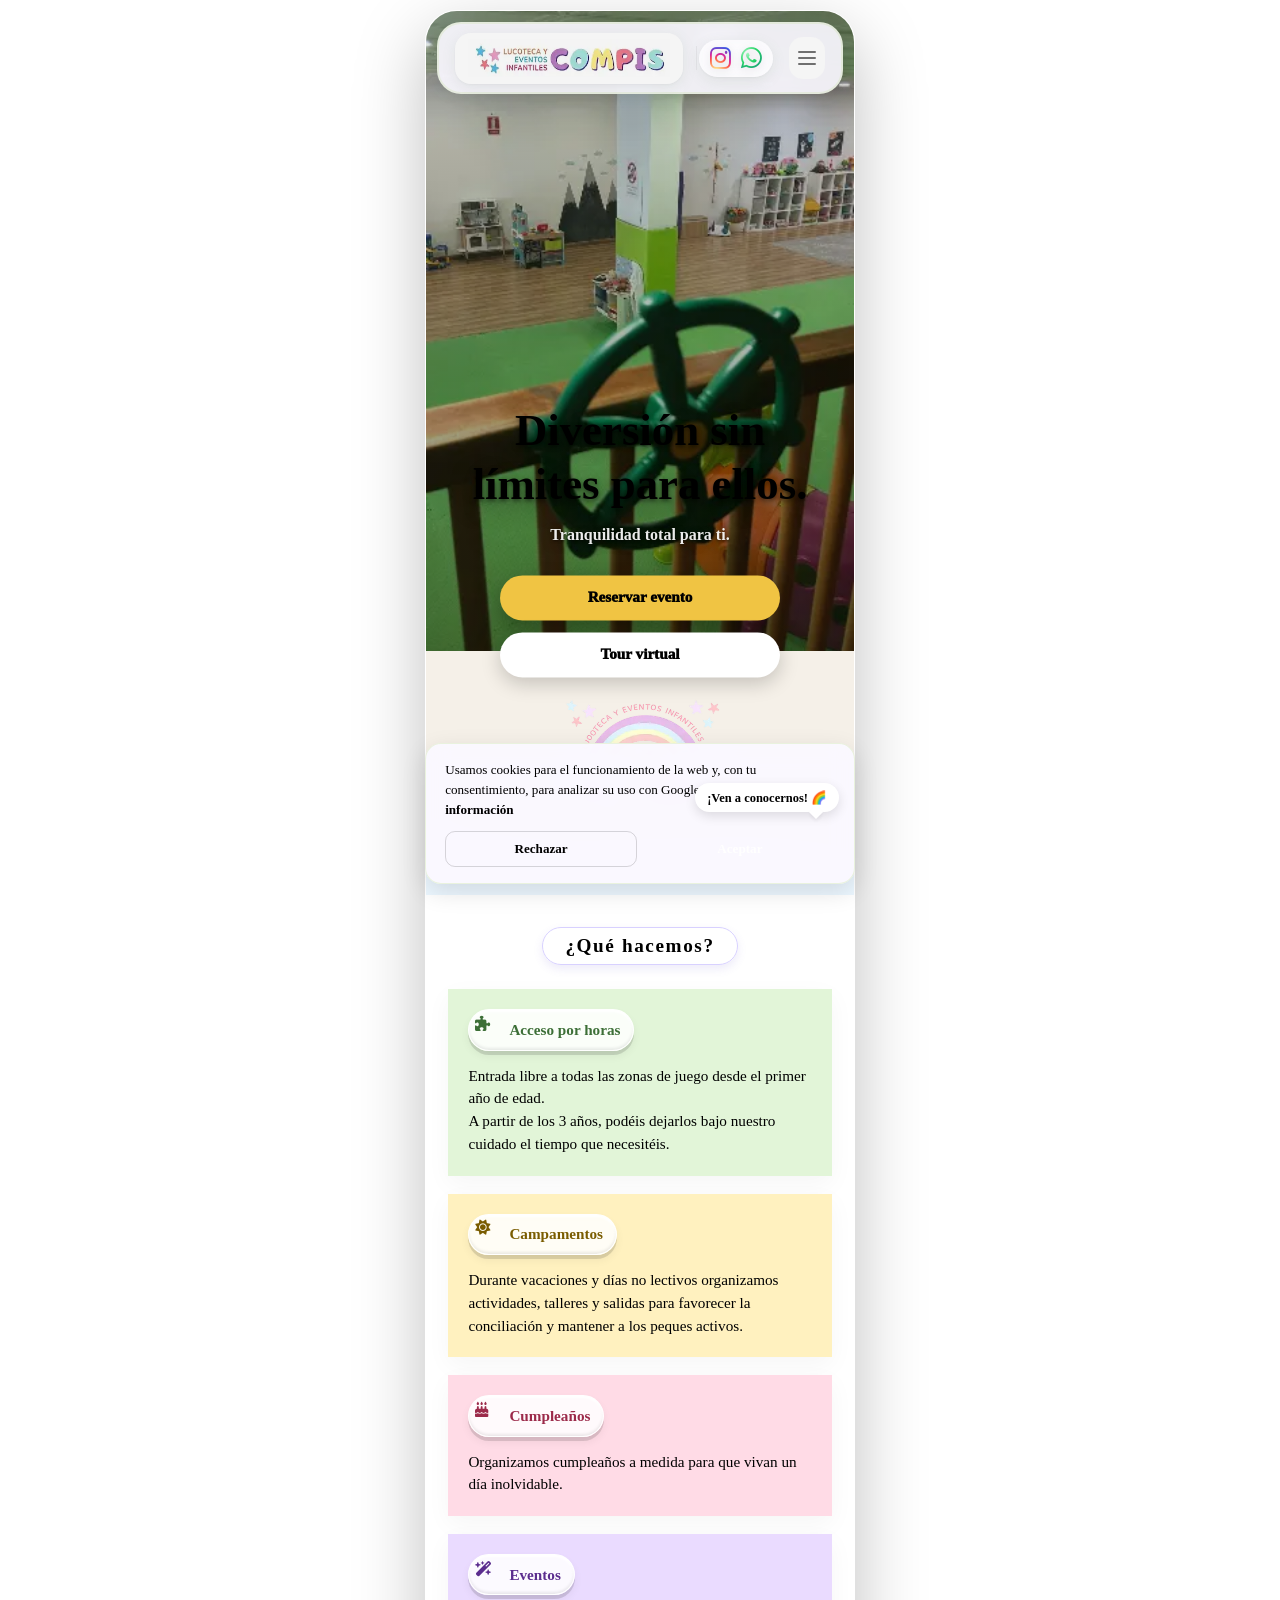
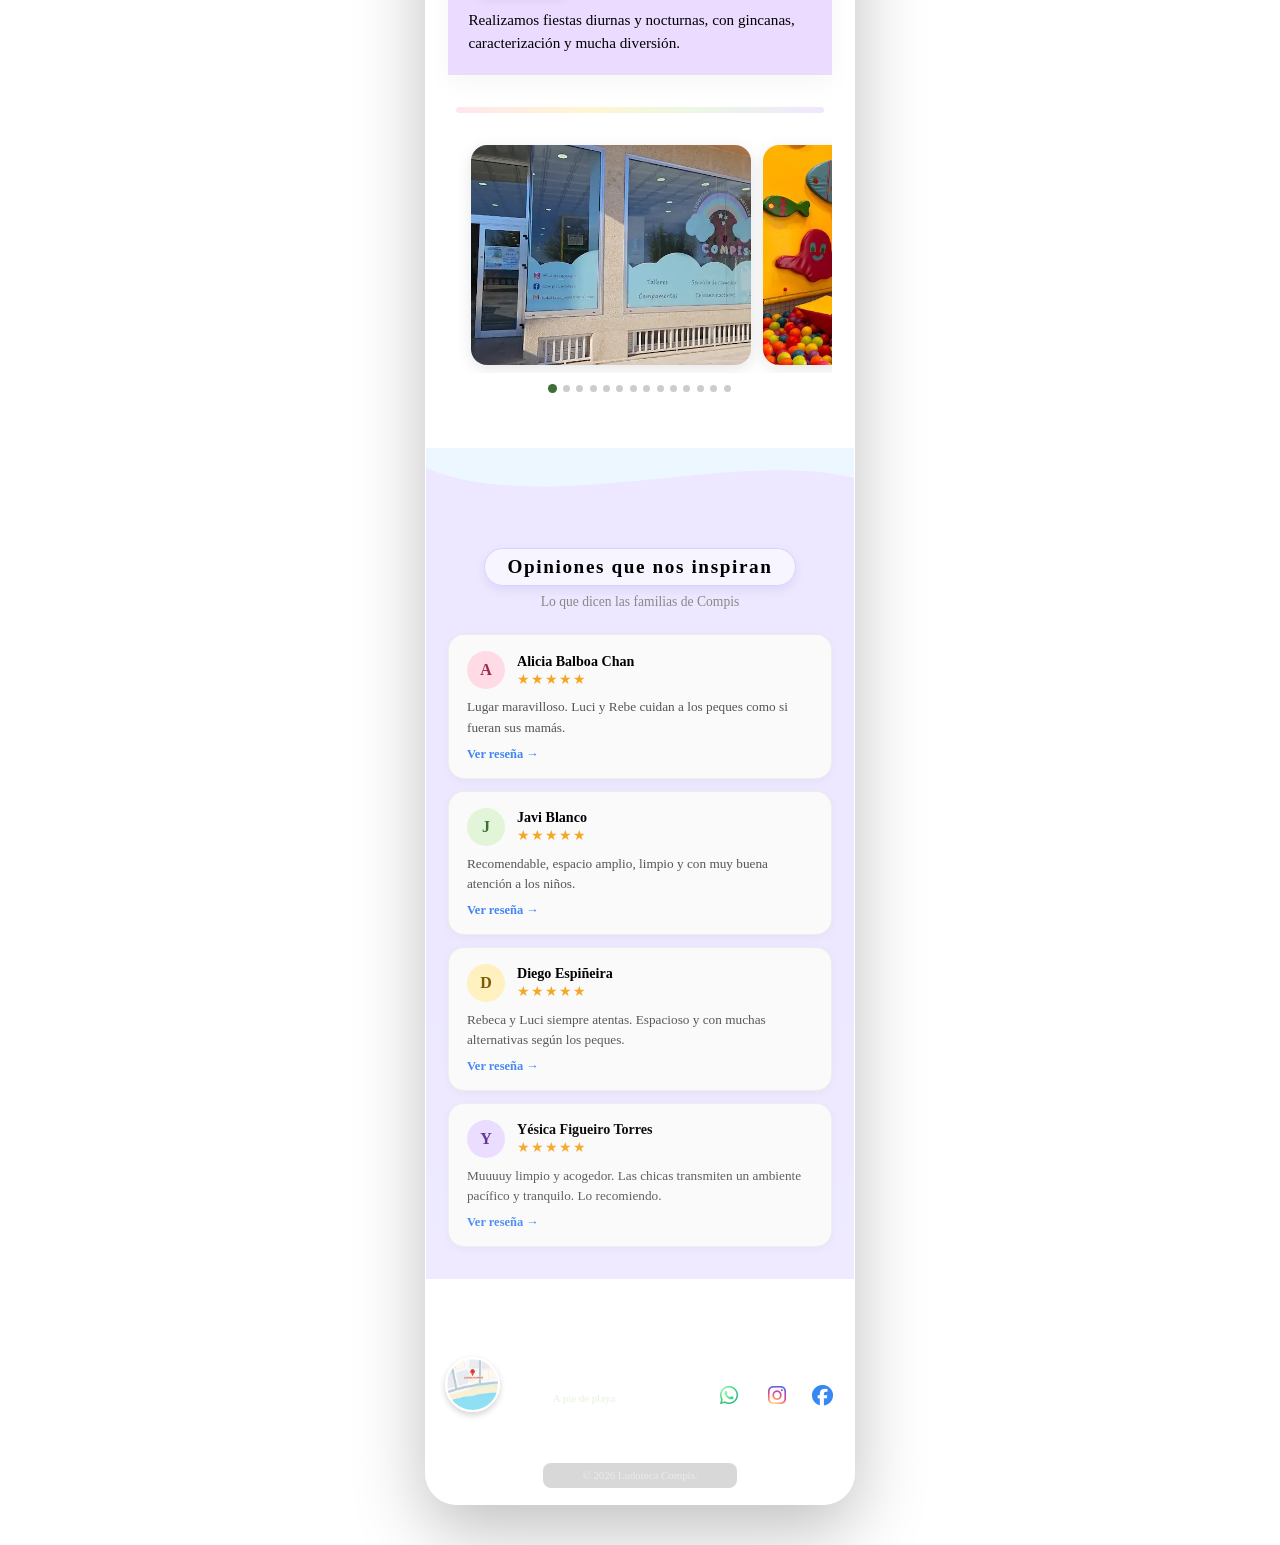
==== index.html @ dce20df2 "perf: mejoras de rendimiento y accesibilidad en cumples e index" ====
<!DOCTYPE html>
<html lang="es">
<head>
    <meta charset="UTF-8" />
    <meta name="viewport" content="width=device-width, initial-scale=1.0"/>
     <!-- LCP: imagen de fondo del hero -->
    <link rel="preload" as="image" href="./assets/images/hero/index1.webp" fetchpriority="high">

    <!-- CSS propio (mismo orden que los @import) -->
    <link rel="stylesheet" href="./css/assistant.css">
    <link rel="stylesheet" href="./css/variables.css">
    <link rel="stylesheet" href="./css/reset.css">
    <link rel="stylesheet" href="./css/navbar.css">
    <link rel="stylesheet" href="./css/hero.css">
    <link rel="stylesheet" href="./css/services.css">
    <link rel="stylesheet" href="./css/reviews.css">
    <link rel="stylesheet" href="./css/footer.css">
    <link rel="stylesheet" href="./css/main.css">
    <link rel="icon" href="/favicon.ico" sizes="32x32">
    <link rel="apple-touch-icon" href="/apple-touch-icon.png">
    <link rel="canonical" href="https://www.ludotecacompis.com/">
    <link rel="preconnect" href="https://fonts.googleapis.com">
    <link rel="preconnect" href="https://fonts.gstatic.com" crossorigin>
    <link rel="stylesheet" href="https://fonts.googleapis.com/css2?family=Chewy&family=Nunito:wght@400;500;600;700;800&display=swap">
    <link rel="stylesheet" href="https://cdnjs.cloudflare.com/ajax/libs/font-awesome/6.5.1/css/all.min.css">

    <title>Ludoteca Infantil en Sanxenxo · Ludoteca Compis</title>

    <meta name="description" content="Ludoteca Compis en Sanxenxo. Diversión sin límites para ellos y tranquilidad total para ti. Juegos, actividades, cumpleaños, campamentos y mucho más.">

    <!-- Open Graph -->
    <meta property="og:type" content="website">
    <meta property="og:site_name" content="Ludoteca Compis">
    <meta property="og:url" content="https://www.ludotecacompis.com/">
    <meta property="og:title" content="Ludoteca en Sanxenxo · Ludoteca Compis">
    <meta property="og:description" content="Diversión sin límites para ellos y tranquilidad total para ti. Juegos, actividades, cumpleaños, campamentos y mucho más.">
    <meta property="og:image" content="https://www.ludotecacompis.com/assets/images/og-compis.jpg">
    <meta property="og:image:width" content="1200">
    <meta property="og:image:height" content="630">
    <meta property="og:locale" content="es_ES">

    <!-- Twitter / X Card -->
    <meta name="twitter:card" content="summary_large_image">
    <meta name="twitter:title" content="Ludoteca en Sanxenxo · Ludoteca Compis">
    <meta name="twitter:description" content="Diversión sin límites para ellos y tranquilidad total para ti. Juegos, actividades, cumpleaños, campamentos y mucho más.">
    <meta name="twitter:image" content="https://www.ludotecacompis.com/assets/images/og-compis.jpg">

    <script type="application/ld+json">
{
        "@context": "https://schema.org",
        "@type": "ChildCare",
        "name": "Ludoteca Compis",
        "url": "https://www.ludotecacompis.com/",
        "logo": "https://www.ludotecacompis.com/assets/images/logo/logo.webp",
        "image": "https://www.ludotecacompis.com/assets/images/og-compis.jpg",
        "telephone": "+34986066863",
        "address": {
            "@type": "PostalAddress",
            "streetAddress": "Paseo Playa de Silgar, 66, Bajo",
            "addressLocality": "Sanxenxo",
            "addressRegion": "Pontevedra",
            "postalCode": "36960",
            "addressCountry": "ES"
        },
        "sameAs": [
            "https://www.instagram.com/ludotecacompis/",
            "https://www.facebook.com/people/Compis-Ludoteca/100081051092342/"
        ]
    }
    </script>
</head>

<body>
    <!-- Google Tag Manager (noscript) -->
    <noscript><iframe src="https://www.googletagmanager.com/ns.html?id=GTM-NBCR3F98"
    height="0" width="0" style="display:none;visibility:hidden"></iframe></noscript>
    <!-- End Google Tag Manager (noscript) -->

    <div class="app-shell">
        <div class="app-device">
            <div class="cookie-banner hidden" id="cookieBanner">
                <p class="cookie-banner__text">
                    Usamos cookies para el funcionamiento de la web y, con tu consentimiento, para analizar su uso con Google Analytics.
                    <a href="/legal.html#cookies">Más información</a>
                </p>
                <div class="cookie-banner__actions">
                    <button class="cookie-banner__btn cookie-banner__btn--reject" id="cookieReject">Rechazar</button>
                    <button class="cookie-banner__btn cookie-banner__btn--accept" id="cookieAccept">Aceptar</button>
                </div>
            </div>
    <button type="button" class="whatsapp-float" id="waToggle" aria-label="Abrir chat de WhatsApp">
        <i class="fab fa-whatsapp"></i>
    </button>

    <div class="wa-chatbox" id="waChat">

        <div class="wa-header">
            ⭐ ¡Hola! ¿En qué podemos ayudarte? ⭐
        </div>

        <div class="wa-body">
            <div class="bot-menu">
                <div class="bot-title">Déjanos tu mensaje y te responderemos en la mayor brevedad posible. Gracias 🥰</div>
                <div class="bot-item">
                    <textarea id="waMessage" placeholder="Hola, me gustaría saber más sobre..."></textarea>
                    <button id="waSend">Enviar</button>
                </div>
                <div class="bot-contacto-telefono">
                    <p>¿Prefieres hablar directamente?</p>
                    <a href="tel:+34986066863" class="bot-btn-call">
                        <i class="fas fa-phone-alt"></i> Llamar ahora: 986 06 68 63
                    </a>
                </div>
            </div>
        </div>

    </div>

    <div class="site-header">
        <!-- <div class="announcement-bar">
            <a href=""></a>
        </div> -->
        <nav class="navbar">
            
            <div class="navbar__actions">

                <a href="/" class="navbar__brand">
                    <img src="./assets/images/logo/logo.webp" alt="Compis, ludoteca y eventos infantiles en Sanxenxo">
                </a>

                <div class="navbar__socials-wrapper">

                    <a href="https://www.instagram.com/ludotecacompis/?hl=es" 
                    class="navbar__socials"
                    target="_blank"
                    rel="noopener noreferrer">
                        <i class="fa-brands fa-instagram"></i>
                    </a>

                    <a href="https://wa.me/34613293273" 
                    class="navbar__socials" 
                    target="_blank" 
                    rel="noopener noreferrer">
                        <i class="fa-brands fa-whatsapp"></i>
                    </a>
                
                </div>

                <button class="navbar__toggle" aria-label="Abrir menú" aria-controls="mobile-drawer" aria-expanded="false" type="button">
                    <span></span>
                    <span></span>
                    <span></span>
                </button>

            </div>

            <div class="navbar__overlay"></div>
                <div class="navbar__drawer" id="mobile-drawer">
                    <ul class="drawer__menu">
                        <li class="item-campamentos">
                            <a href="/pages/campamentos.html" class="drawer__card">
                                <span class="drawer__icon"><i class="fa-solid fa-campground"></i></span>
                                <span class="drawer__label">Campamentos</span>
                                <span class="drawer__arrow"><i class="fa-solid fa-angle-right"></i></span>
                            </a>
                        </li>

                        <li class="item-cumpleanios">
                            <a href="/pages/cumples.html" class="drawer__card">
                                <span class="drawer__icon"><i class="fa-solid fa-cake-candles"></i></span>
                                <span class="drawer__label">Cumpleaños</span>
                                <span class="drawer__arrow"><i class="fa-solid fa-angle-right"></i></span>
                            </a>
                        </li>

                        <li class="item-jugar">
                            <a href="/pages/acceso-por-horas.html" class="drawer__card">
                                <span class="drawer__icon"><i class="fa-solid fa-puzzle-piece"></i></span>
                                <span class="drawer__label">Acceso por horas</span>
                                <span class="drawer__arrow"><i class="fa-solid fa-angle-right"></i></span>
                            </a>
                        </li>

                        <li class="item-fiestas">
                            <a href="/pages/fiestas-y-eventos.html" class="drawer__card">
                                <span class="drawer__icon"><i class="fa-solid fa-champagne-glasses"></i></span>
                                <span class="drawer__label">Fiestas y Eventos</span>
                                <span class="drawer__arrow"><i class="fa-solid fa-angle-right"></i></span>
                            </a>
                        </li>

                        <li class="item-excursiones">
                            <a href="/pages/excursiones.html" class="drawer__card">
                                <span class="drawer__icon"><i class="fa-solid fa-bus"></i></span>
                                <span class="drawer__label">Excursiones</span>
                                <span class="drawer__arrow"><i class="fa-solid fa-angle-right"></i></span>
                            </a>
                        </li>

                        <li class="item-nosotras">
                            <a href="/pages/nosotras.html" class="drawer__card">
                                <span class="drawer__icon"><i class="fa-solid fa-heart"></i></span>
                                <span class="drawer__label">Nosotras</span>
                                <span class="drawer__arrow"><i class="fa-solid fa-angle-right"></i></span>
                            </a>
                        </li>
                    </ul>
                </div>
        </nav>
    </div>

    <header class="hero">
        <div class="hero-content">
            <h1 class="capsule-text">
                Diversión sin límites para ellos.
                <span class="hero-kicker">Ludoteca infantil en Sanxenxo</span>
            </h1>
            <p class="hero-subtitle">Tranquilidad total para ti.</p>
            <div class="hero-actions">
                <a href="#" class="hero-btn hero-btn--primary">Reservar evento</a>
                <a href="#" class="hero-btn hero-btn--outline" id="tourVirtualBtn">Tour virtual</a>
            </div>
            <div class="tour-modal" id="tourModal">
                <div class="tour-modal__backdrop" id="tourModalBackdrop"></div>
                    <div class="tour-modal__content">
                        <button class="tour-modal__close" id="tourModalClose" aria-label="Cerrar vídeo">&times;</button>
                        <div class="tour-modal__video" id="tourModalVideo"></div>
                    </div>
                </div>
            </div>
    </header>
    
    <section class="hero-brand">
        <img src="./assets/images/logo/logo_hero.webp" alt="Compis, ludoteca y eventos infantiles en Sanxenxo" width="" height="" loading="lazy">
    </section>

    <div class="wave-divider wave--brand-to-services" aria-hidden="true">
        <svg xmlns="http://www.w3.org/2000/svg" viewBox="0 0 1440 60" preserveAspectRatio="none">
            <path d="M0,0 C360,60 1080,0 1440,40 L1440,60 L0,60 Z" fill="#ecf7ff"/>
        </svg>
    </div>

    <section class="services" id="servicios">
        <div class="services__container">
            <h2 class="services__title">¿Qué hacemos?</h2>

            <div class="services__accordion">
                <article class="service-card item-jugar is-open">
                    <a href="/pages/acceso-por-horas.html" class="service-card__header">
                        <div class="service-card__pill">
                            <i class="fa-solid fa-puzzle-piece service-card__icon"></i>
                            <span>Acceso por horas</span>
                        </div>
                    </a>
                    <div class="service-card__body">
                        <p class="service-card__text">Entrada libre a todas las zonas de juego desde el primer año de edad. <br>A partir de los 3 años, podéis dejarlos bajo nuestro cuidado el tiempo que necesitéis.</p>
                    </div>
                </article>

                <article class="service-card item-campamentos is-open">
                    <a href="/pages/campamentos.html" class="service-card__header">
                        <div class="service-card__pill">
                            <i class="fa-solid fa-sun service-card__icon"></i>
                            <span>Campamentos</span>
                        </div>
                    </a>
                    <div class="service-card__body">
                        <p class="service-card__text">Durante vacaciones y días no lectivos organizamos actividades, talleres y salidas para favorecer la conciliación y mantener a los peques activos.</p>
                    </div>
                </article>

                <article class="service-card item-cumpleanios is-open">
                    <a href="/pages/cumples.html" class="service-card__header">
                        <div class="service-card__pill">
                            <i class="fa-solid fa-cake-candles service-card__icon"></i>
                            <span>Cumpleaños</span>
                        </div>
                    </a>
                    <div class="service-card__body">
                        <p class="service-card__text">Organizamos cumpleaños a medida para que vivan un día inolvidable.</p>
                    </div>
                </article>

                <article class="service-card item-fiestas is-open">
                    <a href="/pages/fiestas-y-eventos.html" class="service-card__header">
                        <div class="service-card__pill">
                            <i class="fa-solid fa-wand-magic-sparkles service-card__icon"></i>
                            <span>Eventos</span>
                        </div>
                    </a>
                    <div class="service-card__body">
                        <p class="service-card__text">Realizamos fiestas diurnas y nocturnas, con gincanas, caracterización y mucha diversión.</p>
                    </div>
                </article>

            </div>
        </div>

        <div class="services__band"></div>
            <div class="services__gallery">

                <div class="services__track">
                    <div class="services__slide">
                        <picture>
                            <source media="(max-width: 767px)" srcset="./assets/images/services/ppal1a_750.webp">
                            <img src="./assets/images/services/ppal1a.webp" alt="Ludoteca Compis en Sanxenxo">
                        </picture>
                    </div>
                    <div class="services__slide"><img src="./assets/images/services/ppal3.webp" alt="Niños jugando en la ludoteca Compis" loading="lazy"></div>
                    <div class="services__slide">
                        <picture>
                            <source media="(max-width: 767px)" srcset="./assets/images/services/ppal4_750.webp">
                            <img src="./assets/images/services/ppal4.webp" alt="Actividades infantiles en Compis" loading="lazy">
                        </picture>
                    </div>
                    <div class="services__slide"><img src="./assets/images/services/ppal5.webp" alt="Espacio de juego de la ludoteca Compis" loading="lazy"></div>
                    <div class="services__slide"><img src="./assets/images/services/ppal1.webp" alt="Interior de la ludoteca Compis" loading="lazy"></div>
                    <div class="services__slide">
                        <picture>
                            <source media="(max-width: 767px)" srcset="./assets/images/services/ppal2_750.webp">
                            <img src="./assets/images/services/ppal2.webp" alt="Fiesta infantil en Compis" loading="lazy">
                        </picture>
                    </div>
                    <div class="services__slide"><img src="./assets/images/services/img6.webp" alt="Cumpleaños infantil en Compis" loading="lazy"></div>
                    <div class="services__slide"><img src="./assets/images/services/img7.webp" alt="Juegos para niños en Compis" loading="lazy"></div>
                    <div class="services__slide"><img src="./assets/images/services/img8.webp" alt="Taller infantil en Compis" loading="lazy"></div>
                    <div class="services__slide"><img src="./assets/images/services/img9.webp" alt="Decoración de fiesta infantil en Compis" loading="lazy"></div>
                    <div class="services__slide"><img src="./assets/images/services/img10.webp" alt="Niños disfrutando en Compis" loading="lazy"></div>
                    <div class="services__slide"><img src="./assets/images/services/img11.webp" alt="Zona de juegos de Compis" loading="lazy"></div>
                    <div class="services__slide"><img src="./assets/images/services/img12.webp" alt="Evento infantil organizado por Compis" loading="lazy"></div>
                    <div class="services__slide"><img src="./assets/images/services/img13.webp" alt="Actividad en grupo en la ludoteca Compis" loading="lazy"></div>
                </div>
            <div class="services__dots"></div>
        </div>


        <div class="lightbox" id="lightbox">
            <button class="lightbox__close">✕</button>
            <button class="lightbox__prev"><i class="fa-solid fa-chevron-left"></i></button>
            <img class="lightbox__img" src="" alt="">
            <button class="lightbox__next"><i class="fa-solid fa-chevron-right"></i></button>
        </div>
    </section>

    <div class="wave-divider wave--services-to-reviews" aria-hidden="true">
        <svg xmlns="http://www.w3.org/2000/svg" viewBox="0 0 1440 60" preserveAspectRatio="none">
            <path d="M0,20 C400,70 1040,0 1440,30 L1440,60 L0,60 Z" fill="#ede8ff"/>
        </svg>
    </div>

    <section class="reviews" id="opiniones">
        <div class="reviews__container">

            <h2 class="reviews__title">Opiniones que nos inspiran</h2>
            <p class="reviews__subtitle">Lo que dicen las familias de Compis</p>

            <div class="reviews__list">

                <article class="review-card">
                    <div class="review-card__header">
                        <span class="review-card__avatar" style="background:#ffdbe6; color:#9c2a4a">A</span>
                        <div>
                            <p class="review-card__name">Alicia Balboa Chan</p>
                            <span class="review-card__stars">★★★★★</span>
                        </div>
                    </div>
                    <p class="review-card__text">Lugar maravilloso. Luci y Rebe cuidan a los peques como si fueran sus mamás.</p>
                    <a href="https://www.google.com/maps/contrib/114363072396762369445/reviews?hl=es-ES" target="_blank" rel="noopener noreferrer" class="review-card__link">Ver reseña →</a>
                </article>

                <article class="review-card">
                    <div class="review-card__header">
                        <span class="review-card__avatar" style="background:#e2f5d8; color:#3D6F37">J</span>
                        <div>
                            <p class="review-card__name">Javi Blanco</p>
                            <span class="review-card__stars">★★★★★</span>
                        </div>
                    </div>
                    <p class="review-card__text">Recomendable, espacio amplio, limpio y con muy buena atención a los niños.</p>
                    <a href="https://www.google.com/maps/contrib/106111300092748320623/reviews?hl=es-ES" target="_blank" rel="noopener noreferrer" class="review-card__link">Ver reseña →</a>
                </article>

                <article class="review-card">
                    <div class="review-card__header">
                        <span class="review-card__avatar" style="background:#fff1bf; color:#7a5c00">D</span>
                        <div>
                            <p class="review-card__name">Diego Espiñeira</p>
                            <span class="review-card__stars">★★★★★</span>
                        </div>
                    </div>
                    <p class="review-card__text">Rebeca y Luci siempre atentas. Espacioso y con muchas alternativas según los peques.</p>
                    <a href="https://www.google.com/maps/contrib/113749603504253659653/reviews?hl=es-ES" target="_blank" rel="noopener noreferrer" class="review-card__link">Ver reseña →</a>
                </article>

                <article class="review-card">
                    <div class="review-card__header">
                        <span class="review-card__avatar" style="background:#eadbff; color:#5b2d8e">Y</span>
                        <div>
                            <p class="review-card__name">Yésica Figueiro Torres</p>
                            <span class="review-card__stars">★★★★★</span>
                        </div>
                    </div>
                    <p class="review-card__text">Muuuuy limpio y acogedor. Las chicas transmiten un ambiente pacífico y tranquilo. Lo recomiendo.</p>
                    <a href="https://www.google.com/maps/contrib/104759829146544983973/reviews?hl=es-ES" target="_blank" rel="noopener noreferrer" class="review-card__link">Ver reseña →</a>
                </article>

            </div>
        </div>
    </section>

    <footer class="footer-compis">
        <div class="footer-compis__container">

            <div class="footer-compis__hours-accordion">
                <div class="footer-compis__hours-item">
                    <button class="footer-compis__hours-toggle" data-hours-toggle aria-expanded="false" aria-controls="hoursEscolar">
                        <span>Horario Escolar</span>
                        <i class="fa-solid fa-chevron-down footer-compis__hours-caret"></i>
                    </button>
                    <div class="footer-compis__hours-panel" id="hoursEscolar">
                        <div class="footer-compis__hours-row">
                            <span>Todos los días</span>
                            <span>16:30 a 20:30h</span>
                        </div>
                        <div class="footer-compis__hours-row">
                            <span>Miércoles</span>
                            <span>Cerrado</span>
                        </div>
                    </div>
                </div>

                <div class="footer-compis__hours-item">
                    <button class="footer-compis__hours-toggle" data-hours-toggle aria-expanded="false" aria-controls="hoursVacacional">
                        <span>Horario Vacacional</span>
                        <i class="fa-solid fa-chevron-down footer-compis__hours-caret"></i>
                    </button>
                    <div class="footer-compis__hours-panel" id="hoursVacacional">
                        <div class="footer-compis__hours-row">
                            <span>Lunes a Viernes</span>
                            <span>9:00 a 14:00h<br>16:30 a 21:00h</span>
                        </div>
                        <div class="footer-compis__hours-row">
                            <span>Miércoles por la tarde</span>
                            <span>Cerrado</span>
                        </div>
                        <div class="footer-compis__hours-row">
                            <span>Sábados</span>
                            <span>17:00 a 01:00h</span>
                        </div>
                        <div class="footer-compis__hours-row">
                            <span>Domingos</span>
                            <span>17:00 a 21:00h</span>
                        </div>
                    </div>
                </div>
            </div>

            <div class="footer-compis__bottom-grid">

                <div class="footer-compis__location">
                    <a href="https://maps.app.goo.gl/NKniTXcV2fpVFYBYA" target="_blank" rel="noopener noreferrer" class="footer-compis__map-link">
                        <div class="footer-compis__map-avatar">
                            <img src="/assets/images/footer/map_150.webp" alt="Ver ubicación de Compis en Google Maps">
                        </div>
                    </a>
                    <div class="footer-compis__address">
                        <p class="footer-compis__street">Paseo Playa de Silgar</p>
                        <p class="footer-compis__street">nº 66, Bajo · Sanxenxo</p>
                        <p class="footer-compis__city"><span>A pie de playa</span></p>
                    </div>
                </div>

                <div class="footer-compis__contact-groups">
                    <div class="footer-compis__group">
                        <span class="footer-compis__group-label">Contacto</span>
                        <div class="footer-compis__group-icons">
                            <a href="tel:+34986066863" aria-label="Teléfono"><i class="fa-solid fa-phone"></i></a>
                            <span class="footer-compis__group-sep">·</span>
                            <a href="https://wa.me/34613293273" target="_blank" rel="noopener noreferrer" aria-label="WhatsApp"><i class="fa-brands fa-whatsapp"></i></a>
                        </div>
                    </div>

                    <span class="footer-compis__vdivider"></span>

                    <div class="footer-compis__group">
                        <span class="footer-compis__group-label">Síguenos</span>
                        <div class="footer-compis__group-icons">
                            <a href="https://www.instagram.com/ludotecacompis/?hl=es" target="_blank" rel="noopener noreferrer" aria-label="Instagram"><i class="fa-brands fa-instagram"></i></a>
                            <span class="footer-compis__group-sep">·</span>
                            <a href="https://www.facebook.com/people/Compis-Ludoteca/100081051092342/" target="_blank" rel="noopener noreferrer" class="footer-compis__social--facebook" aria-label="Facebook"><i class="fa-brands fa-facebook"></i></a>
                        </div>
                    </div>
                </div>

            </div>

            <div class="footer-compis__bottom">
                <nav class="footer-compis__legal">
                    <a href="/legal.html#privacidad">Política de privacidad</a> ·
                    <a href="/legal.html#cookies">Cookies</a> ·
                    <a href="/legal.html#aviso-legal">Aviso legal</a>
                </nav>
                <p class="footer-compis__copy">&copy; <span id="footerYear">2026</span> Ludoteca Compis.</p>
            </div>
        </div>
    </footer>
    <button type="button" class="back-to-top" id="backToTop" aria-label="Volver arriba">
        <i class="fa-solid fa-chevron-up"></i>
    </button>
    <script type="module" src="./js/main.js"></script>
        </div>
    </div>
</body>
</html>
---- css/assistant.css ----
/* Botón flotante */
.whatsapp-float {
    position: fixed;
    right: calc((100vw - min(calc(100vw - 32px), 430px)) / 2 + 1rem - 20px);
    bottom: 2.5rem;
    width: 54px;
    height: 54px;
    border-radius: 50%;
    display: flex;
    justify-content: center;
    align-items: center;
    background: #fff;
    border: 2.5px solid #25D366;
    box-shadow: 0 8px 20px rgba(0,0,0,.15);
    z-index: 9999;
    cursor: pointer;
    text-decoration: none;
    transform: none;
}

.whatsapp-float i {
    color: #25D366;
    font-size: 30px;
    line-height: 1;
}

.whatsapp-float.is-hidden-by-banner {
    opacity: 0;
    visibility: hidden;
    pointer-events: none;
}

/* Chatbox */
.wa-chatbox {
    position: fixed;
    bottom: 80px;
    left: 50%;
    transform: translateX(-50%);
    width: min(92vw, 360px);
    max-width: calc(100vw - 2rem);
    background: var(--lightblue, #eef6ff);
    border-radius: 20px;
    overflow: hidden;
    box-shadow: 0 12px 40px rgba(0,0,0,.12);
    z-index: 10000;
    display: none;
    font-family: var(--font-base);
}

/* Header */
.wa-header {
    background: var(--green-dark, #3D6F37);
    color: #fff;
    padding: .75rem 1rem;
    font-family: var(--font-title);
    font-size: .88rem;
    text-align: center;
    letter-spacing: .5px;
    -webkit-text-stroke: 0;
}

/* Body */
.wa-body {
    padding: .75rem;
    background: var(--lightblue, #eef6ff);
    display: flex;
    flex-direction: column;
    gap: .6rem;
}

/* Tarjeta blanca interior */
.bot-menu {
    width: 100%;
    box-sizing: border-box;
    background: #fff;
    border-radius: 14px;
    padding: .9rem;
    box-shadow: 0 2px 8px rgba(0,0,0,.05);
    display: flex;
    flex-direction: column;
    gap: .75rem;
}

.bot-title {
    font-size: .82rem;
    color: #555;
    line-height: 1.5;
}

.bot-item {
    display: flex;
    flex-direction: column;
    gap: .5rem;
}

textarea#waMessage {
    width: 100%;
    height: 75px;
    padding: .6rem .75rem;
    border: 1.5px solid #dde8f0;
    border-radius: 10px;
    font-family: var(--font-base);
    font-size: .82rem;
    resize: none;
    box-sizing: border-box;
    background: #f8fafc;
    transition: border-color .2s, box-shadow .2s;
}

textarea#waMessage:focus {
    border-color: var(--green-dark);
    outline: none;
    box-shadow: 0 0 0 3px rgba(61,111,55,.12);
}

.bot-item button {
    background: var(--green-dark, #3D6F37);
    color: #fff;
    border: none;
    padding: .55rem 1.2rem;
    font-size: .82rem;
    font-weight: 600;
    border-radius: 10px;
    cursor: pointer;
    align-self: flex-end;
    font-family: var(--font-base);
    transition: background .2s, transform .1s;
}

.bot-item button:hover { background: #2e5a2b; }
.bot-item button:active { transform: scale(0.96); }

/* Teléfono */
.bot-contacto-telefono {
    border-top: 1px solid #eef0f3;
    padding-top: .6rem;
    text-align: center;
}

.bot-contacto-telefono p {
    font-size: .75rem;
    color: #888;
    margin: 0 0 .3rem;
}

.bot-btn-call {
    display: inline-flex;
    align-items: center;
    gap: .4rem;
    color: var(--green-dark, #3D6F37);
    font-size: .82rem;
    font-weight: 700;
    text-decoration: none;
}

.bot-btn-call:hover { text-decoration: underline; }

.wa-tooltip {
    position: fixed;
    bottom: 5.5rem;
    right: calc((100vw - min(calc(100vw - 32px), 430px)) / 2 + 1rem);
    background: #fff;
    color: var(--text-dark);
    font-family: var(--font-base);
    font-size: .78rem;
    font-weight: 600;
    padding: .4rem .75rem;
    border-radius: 20px;
    box-shadow: 0 4px 12px rgba(0,0,0,.12);
    white-space: nowrap;
    opacity: 0;
    transform: translateY(6px);
    transition: opacity .3s ease, transform .3s ease;
    pointer-events: none;
    z-index: 9998;
}

.wa-tooltip::after {
    content: '';
    position: absolute;
    bottom: -5px;
    right: 18px;
    width: 10px;
    height: 10px;
    background: #fff;
    transform: rotate(45deg);
    box-shadow: 2px 2px 4px rgba(0,0,0,.06);
}

.wa-tooltip.visible {
    opacity: 1;
    transform: translateY(0);
}
---- css/navbar.css ----
.site-header {
    position: fixed;
    top: 10px;
    left: 16px;
    right: 16px;
    max-width: 430px;
    margin: 0 auto;
    z-index: 100;
}

.announcement-bar {
    width: 100%;
    max-width: 430px;
    margin: 0 auto;
    background: var(--green-dark);
    color: #FFF0D2;
    text-align: center;
    font-weight: 700;
    font-size: .80rem;
    padding: 2px 16px;
    box-sizing: border-box;
}

.announcement-bar a {
    display: inline-block;
    font-family: 'Nunito', sans-serif;
    font-size: 1rem;
    font-weight: 800;
    letter-spacing: 0.3px;
    color: var(--text-yellow);
    text-align: center;
    text-decoration: none;
    text-shadow: none;
    animation: announcement-pulse 2.5s ease-in-out infinite;
}

@keyframes announcement-pulse {
    0%, 100% { transform: scale(1); }
    50% { transform: scale(1.06); }
}

.navbar{
    position: relative;
    transition: none;

    margin: 12px 12px;
    width: auto;

    background: rgba(250,248,255,.92);
    backdrop-filter: blur(12px);

    border-radius: 24px;
    border:2px solid rgba(167,214,93,.15);

    padding: .55rem 1rem;

    box-shadow: 0 4px 16px rgba(0,0,0,.08);
    z-index: 100;
}

.navbar__actions{
    display:flex;
    align-items:center;
    gap:1rem;
}


.navbar__brand{
    position:relative;
    margin-right:auto;
    align-items:center;

    padding: .4rem .8rem;
    border-radius: 16px;

    background:#f5f5f5;
    box-shadow: 0 4px 14px 0 rgba(111, 143, 111, 0.12), 
                0 1px 3px 0 rgba(0, 0, 0, 0.04);
    backdrop-filter: blur(8px);

}

.navbar__brand::after{
    content:'';

    position:absolute;

    top:50%;
    right:-14px;

    transform:translateY(-50%);

    width:1px;
    height:24px;

    background:rgba(0,0,0,.05);
}

.navbar__brand img{
    height:38px;
    width:auto;

    display:block;

    filter:none;
    mix-blend-mode: multiply;
}

.navbar__socials-wrapper{
    display:flex;
    align-items:center;
    gap:10px;

    padding:.4rem .7rem;

    border-radius:999px;

    background:rgba(255,255,255,.6);

    backdrop-filter:blur(8px);

    box-shadow: 0 4px 14px 0 rgba(111, 143, 111, 0.12), 
                0 1px 3px 0 rgba(0, 0, 0, 0.04);
}

.navbar__socials {
  display: flex;
  gap: 10px;
  align-items: center;
}

.navbar__socials i {
  font-size: 24px;
  filter: drop-shadow(0 2px 4px rgba(0,0,0,0.15)); 
  transition: 0.2s ease;
}

.navbar__socials a:hover i {
  transform: scale(1.1);
}

.fa-whatsapp {
  background: radial-gradient(circle at 30% 30%, #a3f5be 0%, #25D366 45%, #128C7E 90%);
  -webkit-background-clip: text; 
  background-clip: text;
  -webkit-text-fill-color: transparent;
  display: inline-block;
}

.fa-instagram {
  background: radial-gradient(circle at 30% 107%, #fdf497 0%, #fdf497 5%, #fd5949 45%, #d6249f 60%, #285AEB 90%);
  -webkit-background-clip: text;
  background-clip: text;
  -webkit-text-fill-color: transparent;
  display: inline-block;
}

.navbar__toggle{
    width:42px;
    height:42px;
    display:flex;
    flex-direction:column;
    justify-content:center;
    align-items:center;
    gap:4px;
    background:#f5f5f5;
    border-radius:14px;
    border:none;
    cursor:pointer;
    transition:transform .2s ease, background .2s ease;
}
.navbar__toggle span{
    width:18px;
    height:2px;
    background:#6f6f6f;
    border-radius:999px;
    transition:transform .25s ease, opacity .25s ease;
}
.navbar__toggle.active span:nth-child(1){
    transform:translateY(6px) rotate(45deg);
}
.navbar__toggle.active span:nth-child(2){
    opacity:0;
}
.navbar__toggle.active span:nth-child(3){
    transform:translateY(-6px) rotate(-45deg);
}
.navbar__toggle:focus-visible{
    outline: 2px solid rgba(167,214,93,.6); /* o el color que prefieras */
    outline-offset: 2px;
}
.navbar__toggle:focus:not(:focus-visible){
    outline: none;
}
.navbar__overlay {
    position: fixed;
    inset: 0;
    background: rgba(0,0,0,.25);
    backdrop-filter: blur(2px);
    opacity: 0;
    visibility: hidden;
    pointer-events: none;
    transition: opacity .3s ease, visibility .3s ease;
    z-index: 200;
}
.navbar__overlay.active {
    opacity: 1;
    visibility: visible;
    pointer-events: all;
}
.navbar__drawer{
    position:absolute;
    top: calc(100% + 12px);
    right:0;
    width:min(260px, 76vw);
    max-height:calc(100dvh - 110px);
    padding:.75rem;
    display:flex;
    flex-direction:column;
    background:rgba(250,248,255,.92);
    border-radius:24px 24px 24px 24px;
    box-shadow: 0 12px 32px rgba(0,0,0,.12);
    overflow:hidden;
    z-index:300;
    opacity:0;
    visibility:hidden;
    pointer-events:none;
    clip-path:inset(0 0 100% 0);
    transition:
        opacity .22s ease,
        clip-path .32s cubic-bezier(.4,0,.2,1),
        visibility .32s ease;
}
.navbar__drawer.active{
    opacity:1;
    visibility:visible;
    pointer-events:auto;
    clip-path:inset(0 0 0% 0);
}
body.menu-open{
    overflow:hidden;
}
.drawer__menu{
    list-style:none;
    margin:0;
    padding:0;
    display:flex;
    flex-direction:column;
    gap:.5rem;
}
.drawer__menu li{
    display:block;
    margin:0;
    padding:0;
    border-radius:14px;
    overflow:hidden;
}
.drawer__card{
    display:grid;
    grid-template-columns:36px 1fr 10px;
    align-items:center;
    gap:.65rem;
    width:100%;
    min-height:50px;
    padding:.5rem .7rem;
    box-sizing:border-box;
    background:#fff;
    border:1px solid rgba(0,0,0,.04);
    border-radius:14px;
    box-shadow:0 4px 14px rgba(0,0,0,.045);
    color:#353535;
    text-decoration:none;
    position:relative;
    z-index:1;
}

.drawer__card:hover{
    transform:translateY(-1px);
    opacity:1;
    transform:translateX(0);
    box-shadow:0 6px 14px rgba(0,0,0,.06);
}

.drawer__icon{
    width:36px;
    height:36px;
    display:grid;
    place-items:center;
    border-radius:11px;
    font-size:.9rem;
    color:#4a4a4a;
    box-shadow: inset 0 1px 0 rgba(255,255,255,.45);
}

.drawer__label{
    font-size:.92rem;
    font-weight:700;
    line-height:1.1;
}

.drawer__arrow{
    color:#aaaaaa;
    font-size:.75rem;
}

.item-campamentos .drawer__icon{ background:#fff1bf; }
.item-cumpleanios .drawer__icon{ background:#ffdbe6; }
.item-fiestas .drawer__icon{ background:#eadbff; }
.item-excursiones .drawer__icon{ background:#dff1ff; }
.item-jugar .drawer__icon{ background:#e2f5d8; }
.item-nosotras .drawer__icon{ background:#ffe5d6; }
---- css/hero.css ----
.hero{
    position:relative;
    z-index: 1;

    padding-top: var(--navbar-height);
    padding-bottom: 0;

    min-height:640px;

    display:flex;
    align-items:flex-end;

    background:
        linear-gradient(180deg, rgba(20,40,15,.10) 0%, rgba(12,28,12,.55) 100%),
        url("../assets/images/hero/index1.webp") center/cover no-repeat;

    color:var(--text-light);

    overflow:visible;
}

.hero-kicker {
  position: absolute;
  width: 1px;
  height: 1px;
  padding: 0;
  margin: -1px;
  overflow: hidden;
  clip: rect(0, 0, 0, 0);
  white-space: nowrap;
  border: 0;
}

.hero .navbar__brand{
    display:none;
}

.hero-content {
    display: flex;
    flex-direction: column;
    align-items: center;
    gap: .9rem;

    width: 100%;
    max-width: var(--container-width);
    margin: 0 auto;

    padding: 0 1.4rem;
    padding-bottom: 4rem;
    transform: translateY(8.65rem);
}

.hero .capsule-text {
    margin: 0;
    width: 100%;
    text-align: center;

    font-family: var(--font-base);
    font-weight: 800;
    font-size: 2.4rem;
    line-height: 1.2;

    color: var(--text-light);
    text-shadow:
        0 2px 4px rgba(0,0,0,.5),
        0 8px 24px rgba(0,0,0,.4);
}

.hero-subtitle {
    margin: 0;
    width: 100%;
    text-align: center;

    font-family: var(--font-body);
    font-weight: 600;
    font-size: 1rem;

    color: rgba(255,255,255,.92);
    text-shadow:
        0 1px 3px rgba(0,0,0,.6),
        0 4px 12px rgba(0,0,0,.35);
}

.hero-actions {
    display: flex;
    flex-direction: column;
    align-items: center;
    gap: .75rem;

    width: 100%;
    margin-top: .4rem;
    margin-bottom: 1rem;

    position: relative;
    z-index: 2;
    transform: none;
    margin-top: 1rem;
    margin-bottom: 3rem;
}


.hero-btn{
    display:inline-flex;
    align-items:center;
    justify-content:center;

    width: 100%;
    max-width: 280px;

    padding:.85rem 1.5rem;
    border-radius:999px;

    font-family:var(--font-base);
    font-weight:1000;
    font-size:.95rem;
    text-decoration:none;
    white-space:nowrap;

    transition:transform .2s ease, box-shadow .2s ease;
}

.hero-btn:hover{
    transform:translateY(-2px);
}

.hero-btn--primary{
    background:#F0C443;
    color:var(--text-dark);
    box-shadow:0 8px 20px rgba(0,0,0,.25);
}

.hero-btn--outline{
    background: #ffffff;
    border:4px solid var(--green-primary);
    color:var(--green-primary);
    font-weight:1000;
    box-shadow: 0 6px 20px rgba(0,0,0,.2);
}

.hero-btn--outline:hover {
    box-shadow: 0 8px 24px rgba(0,0,0,.3);
    transform: translateY(-2px);
}

.hero-brand {
    display: flex;
    justify-content: center;
    align-items: center;

    padding-top: 1rem;
    padding-bottom: .1rem;
    background: #f5f0e8;
}
.hero-brand img {
    width: min(250px, 80%);
    height: auto;
    display: block;
}

.tour-modal {
  position: fixed;
  inset: 0;
  z-index: 1000;
  display: none;
  align-items: center;
  justify-content: center;
}

.tour-modal.is-open {
  display: flex;
}

.tour-modal__backdrop {
  position: absolute;
  inset: 0;
  background: rgba(0, 0, 0, 0.75);
}

.tour-modal__content {
  position: relative;
  max-width: 900px;
  width: 90%;
  z-index: 1;
}

.tour-modal__video {
  position: relative;
  width: 100%;
  aspect-ratio: 16 / 9;
  background: #000;
  border-radius: 12px;
  overflow: hidden;
}

.tour-modal__video iframe {
  width: 100%;
  height: 100%;
  border: 0;
  display: block;
}

.tour-modal__close {
  position: absolute;
  top: -40px;
  right: 0;
  background: none;
  border: none;
  color: #fff;
  font-size: 2rem;
  line-height: 1;
  cursor: pointer;
}

@media (min-width:768px){
    .hero .capsule-text{
        font-size:2.8rem;
        max-width:680px;
    }
}
---- css/services.css ----
.services {
    background: var(--lightblue);
    padding: 2rem 1.4rem;
    box-sizing: border-box;
    width: 100%;
    overflow-x: hidden;
}

.services__container {
    max-width: var(--container-width);
    margin: 0 auto;
    width: 100%;
    box-sizing: border-box;
    font-family: var(--font-base);
}

.services__title {
    font-family: var(--font-title);
    text-align: center;
    font-size: 1.2rem;
    font-weight: 700;
    letter-spacing: .1rem;
    margin: 0 auto 1.5rem;
    display: flex;
    width: fit-content;
    justify-content: center;
    align-items: center;
    gap: .5rem;
    padding: .45rem 1.4rem;
    background: #ffffff90;
    backdrop-filter: blur(4px);
    border: 1.5px solid #d8d1ff;
    border-radius: 999px;
    color: var(--green-dark);
    box-shadow: 0 4px 10px rgba(109,92,207,.12);
}

.services__accordion {
    display: flex;
    flex-direction: column;
    gap: 18px;
}

/* Tarjeta base */
.service-card {
    border-radius: var(--card-radius);
    padding: 20px;
    box-shadow: 0 8px 24px rgba(0, 0, 0, 0.04);
    transition: transform .25s ease, box-shadow .25s ease;
    display: flex;
    flex-direction: column;
    gap: 14px;
    overflow: hidden;
    box-sizing: border-box;
}

.service-card:hover {
    transform: translateY(-2px);
    box-shadow: 0 12px 28px rgba(0, 0, 0, 0.07);
}

.service-card__header {
    background: transparent;
    border: none;
    padding: 0;
    margin: 0;
    text-align: left;
    display: flex;
    align-items: center;
    width: 100%;
}

.service-card__pill {
  display: inline-flex;
  align-items: center;
  gap: .4rem;
  padding: .35rem .8rem .35rem .35rem;
  border-radius: 999px;
  background: rgba(255, 255, 255, 0.85);
  backdrop-filter: blur(4px);
  font-family: var(--font-title);
  font-weight: 700;
  font-size: .95rem;
  white-space: nowrap;
  cursor: pointer;
  user-select: none;
  border: 1px solid rgba(255, 255, 255, 0.9);
  box-shadow: 
    0 4px 0 rgba(0, 0, 0, 0.12),
    0 5px 10px rgba(0, 0, 0, 0.06),
    inset 0 2px 2px rgba(255, 255, 255, 1),
    inset 0 -2px 3px rgba(0, 0, 0, 0.08);
  transition: transform 0.12s ease-out, box-shadow 0.12s ease-out, background-color 0.2s ease;
}

/* --- ESTADO HOVER (Pasar el ratón) --- */
.service-card__pill:hover {
  background: rgba(255, 255, 255, 0.95);
  transform: translateY(-2px); /* Se eleva levemente */
  box-shadow: 
    0 6px 0 rgba(0, 0, 0, 0.14),
    0 8px 14px rgba(0, 0, 0, 0.08),
    inset 0 2px 2px rgba(255, 255, 255, 1),
    inset 0 -2px 3px rgba(0, 0, 0, 0.08);
}

/* --- ESTADO ACTIVE (Al hacer clic / pulsar) --- */
.service-card__pill:active {
  transform: translateY(3px); /* Se hunde físicamente al pulsar */
  box-shadow: 
    0 1px 0 rgba(0, 0, 0, 0.15),
    0 2px 4px rgba(0, 0, 0, 0.05),
    inset 0 2px 4px rgba(0, 0, 0, 0.12); /* Sombra interna para efecto presionado */
}

.service-card__icon {
    width: 28px;
    height: 28px;
    object-fit: contain;
    mix-blend-mode: multiply;
}

/* Ya no se usan, pero se ocultan por si el HTML todavía las incluye */
.service-card__preview {
    display: none;
}

.service-card__body {
    line-height: 1.5;
    font-size: .95rem;
    color: var(--text-dark);
}

.service-card__text {
    margin: 0;
}

/* Colores pastel: ahora cubren toda la tarjeta, no solo la píldora */
.item-jugar       { background-color: #e2f5d8; }
.item-jugar       .service-card__pill { color: #3D6F37; }

.item-campamentos { background-color: #fff1bf; }
.item-campamentos .service-card__pill { color: #7a5c00; }

.item-cumpleanios { background-color: #ffdbe6; }
.item-cumpleanios .service-card__pill { color: #9c2a4a; }

.item-fiestas     { background-color: #eadbff; }
.item-fiestas     .service-card__pill { color: #5b2d8e; }

/* Banda separadora */
.services__band {
    background: linear-gradient(135deg, #ffdbe6 0%, #fff1bf 35%, #e2f5d8 65%, #eadbff 100%);
    height: 6px;
    border-radius: 999px;
    margin: 2rem .5rem 1.5rem;
    opacity: .7;
}

.services__gallery {
    padding: 0 0 1.5rem;
    box-sizing: border-box;
}

.services__track {
    display: flex;
    overflow-x: auto;
    scroll-snap-type: x mandatory;
    scroll-behavior: smooth;
    gap: .75rem;
    padding: .5rem 1.4rem;
    scrollbar-width: none;
    -ms-overflow-style: none;
    box-sizing: border-box;
}

.services__track::-webkit-scrollbar {
    display: none;
}

.services__slide {
    flex: 0 0 72vw;
    max-width: 280px;
    scroll-snap-align: center;
    border-radius: 16px;
    overflow: hidden;
    cursor: pointer;
    box-shadow: 0 4px 16px rgba(0,0,0,0.10);
    transition: transform .2s ease;
}

.services__slide:active {
    transform: scale(0.97);
}

.services__slide img {
    width: 100%;
    height: 220px;
    object-fit: cover;
    display: block;
}

/* Dots */
.services__dots {
    display: flex;
    justify-content: center;
    align-items: center;
    gap: .4rem;
    padding-top: .75rem;
}

.services__dot {
    width: 7px;
    height: 7px;
    border-radius: 50%;
    background: #ccc;
    transition: background .2s ease, transform .2s ease;
    cursor: pointer;
}

.services__dot.active {
    background: var(--green-dark, #3D6F37);
    transform: scale(1.3);
}

/* Lightbox */
.lightbox {
    position: fixed;
    inset: 0;
    background: rgba(0,0,0,.9);
    display: flex;
    align-items: center;
    justify-content: center;
    z-index: 999;
    opacity: 0;
    visibility: hidden;
    transition: opacity .25s ease, visibility .25s ease;
}

.lightbox.active {
    opacity: 1;
    visibility: visible;
}

.lightbox__img {
    max-width: 92vw;
    max-height: 85vh;
    border-radius: 12px;
    object-fit: contain;
}

.lightbox__close {
    position: absolute;
    top: 1rem;
    right: 1rem;
    background: rgba(255,255,255,.15);
    border: none;
    color: #fff;
    font-size: 1.2rem;
    width: 40px;
    height: 40px;
    border-radius: 50%;
    cursor: pointer;
    display: flex;
    align-items: center;
    justify-content: center;
}

.lightbox__prev,
.lightbox__next {
    position: absolute;
    top: 50%;
    transform: translateY(-50%);
    background: rgba(255,255,255,.15);
    border: none;
    color: #fff;
    width: 44px;
    height: 44px;
    border-radius: 50%;
    cursor: pointer;
    display: flex;
    align-items: center;
    justify-content: center;
    font-size: 1rem;
}

.lightbox__prev { left: 1rem; }
.lightbox__next { right: 1rem; }

/* Flechas */
.services__arrow {
    position: absolute;
    top: 50%;
    transform: translateY(-50%);
    z-index: 20;
    width: 44px;
    height: 44px;
    border: none;
    border-radius: 50%;
    background: rgba(255,255,255,0.85);
    display: flex;
    align-items: center;
    justify-content: center;
    cursor: pointer;
    box-shadow: 0 4px 12px rgba(0,0,0,0.12);
    backdrop-filter: blur(10px);
}

.services__arrow i {
    font-size: 20px;
    color: #5a8a5a;
}

.services__arrow--left  { left: 12px; }
.services__arrow--right { right: 12px; }
---- css/reviews.css ----
.reviews {
    background: #ede8ff;
    padding: 2.5rem 1.4rem 2rem;
    box-sizing: border-box;
}

.reviews__container {
    max-width: var(--container-width);
    margin: 0 auto;
}

.reviews__title {
    font-family: var(--font-title);
    text-align: center;
    font-size: 1.2rem;
    font-weight:700;
    text-align: center;
    letter-spacing: .1rem;
    margin: 0 auto .5rem;
    gap: .5rem;
    display:flex;
    width: fit-content;
    justify-content: center;
    align-items:center;
    gap:.5rem;
    padding:.45rem 1.4rem;
    background:#ffffff90;
    backdrop-filter:blur(4px);
    border:1.5px solid #d8d1ff;
    border-radius:999px;
    color:var(--green-dark);
    font-weight:700;
    box-shadow:
        0 4px 10px rgba(109,92,207,.12);
}

.reviews__subtitle {
    font-family: var(--font-base);
    font-size: .85rem;
    color: #888;
    text-align: center;
    margin: 0 0 1.5rem;
}

.reviews__list {
    display: flex;
    flex-direction: column;
    gap: .75rem;
}

.review-card {
    background: #fafafa;
    border-radius: 16px;
    padding: 1rem 1.1rem;
    border: 1px solid rgba(0,0,0,.05);
    box-shadow: 0 2px 8px rgba(0,0,0,.04);
    display: flex;
    flex-direction: column;
    gap: .5rem;
    box-sizing: border-box;
}

.review-card__header {
    display: flex;
    align-items: center;
    gap: .75rem;
}

.review-card__avatar {
    width: 38px;
    height: 38px;
    border-radius: 50%;
    display: flex;
    align-items: center;
    justify-content: center;
    font-family: var(--font-title);
    font-size: 1rem;
    font-weight: 700;
    flex-shrink: 0;
}

.review-card__name {
    font-family: var(--font-base);
    font-size: .88rem;
    font-weight: 700;
    color: var(--text-dark);
    margin: 0;
}

.review-card__stars {
    color: #f5a623;
    font-size: .85rem;
    letter-spacing: 1px;
}

.review-card__text {
    font-family: var(--font-base);
    font-size: .83rem;
    line-height: 1.55;
    color: #555;
    margin: 0;
}

.review-card__link {
    font-family: var(--font-base);
    font-size: .78rem;
    color: #4285F4;
    text-decoration: none;
    font-weight: 600;
    align-self: flex-start;
}

.review-card__link:hover {
    text-decoration: underline;
}
---- css/footer.css ----
/* ----- FOOTER ----- */
.footer-compis {
    background: var(--green-dark);
    color: #fff;
    padding: 1.5rem 1.2rem 1rem;
}

.footer-compis__container {
    max-width: 480px;
    margin: 0 auto;
    display: flex;
    flex-direction: column;
    gap: 1rem;
}

.footer-compis__hours-accordion {
    display: flex;
    gap: .6rem;
    position: relative;
    margin-top: .2rem;
}

.footer-compis__hours-item {
    flex: 1;
    background: rgba(255,255,255,.1);
    border-radius: 12px;
    position: relative;
}

.footer-compis__hours-panel {
    position: absolute;
    bottom: 100%;
    left: 0;
    right: 0;
    margin-bottom: .4rem;
    background: #3c5738;
    border-radius: 12px;
    box-shadow: 0 -6px 16px rgba(0,0,0,.35);
    z-index: 20;
    max-height: 0;
    overflow: hidden;
    transition: max-height .3s ease;
}

.footer-compis__hours-panel.is-open {
    max-height: 300px;
}

/* Fila 2: ubicación | contacto */
.footer-compis__bottom-grid {
    display: flex;
    align-items: center;
    justify-content: space-between;
    gap: .8rem;
    padding-bottom: .75rem;
}

.footer-compis__contact-groups {
    display: flex;
    align-items: flex-start;
    gap: .8rem;
    flex: 1;
}

.footer-compis__map-link {
    display: block;
    text-decoration: none;
    flex-shrink: 0;
}

.footer-compis__map-avatar {
    width: 55px;
    height: 55px;
    border-radius: 50%;
    overflow: hidden;
    border: 2px solid #fff;
    box-shadow: 0 3px 6px rgba(0,0,0,.2);
}

.footer-compis__map-avatar img {
    width: 100%;
    height: 100%;
    object-fit: cover;
    display: block;
}

.footer-compis__location {
    display: flex;
    align-items: center;
    gap: .6rem;
    flex: 1.3;
    min-width: 0;
}

.footer-compis__address {
    font-size: .68rem;
    line-height: 1.25;
    text-align: left;
    min-width: 0;
    flex: 1;
}

.footer-compis__street {
    margin: 0;
    font-weight: 600;
    color: #fff;
    white-space: nowrap;
    overflow: hidden;
    text-overflow: ellipsis;
}

.footer-compis__city {
    margin: .1rem 0 0;
    color: rgba(255,255,255,.7);
    text-align: center;
    white-space: nowrap;
    overflow: hidden;
    text-overflow: ellipsis;
}

.footer-compis__city span {
    color: #E2F0D9;
    font-weight: 500;
}

.footer-compis__hours-item {
    background: rgba(255,255,255,.1);
    border-radius: 12px;
}

.footer-compis__hours-toggle {
    width: 100%;
    background: rgba(255,255,255,.1);
    border: none;
    padding: .6rem .9rem;
    display: flex;
    align-items: center;
    justify-content: center; /* antes: space-between */
    gap: .5rem;
    color: #fff;
    font-family: var(--font-title);
    font-size: .82rem;
    letter-spacing: .3px;
    cursor: pointer;
    border-radius: 12px;
    transition: background .2s ease;
}

.footer-compis__hours-toggle:hover {
    background: rgba(255,255,255,.16);
}

.footer-compis__hours-toggle::before {
    font-family: "Font Awesome 6 Free";
    font-weight: 900;
    /*content: "\f017";*/
    font-size: .85rem;
    opacity: .8;
}

.footer-compis__hours-row:nth-child(even) {
    background: rgba(255,255,255,.04);
}

.footer-compis__hours-row {
    display: flex;
    flex-direction: column;
    align-items: center;
    gap: .15rem;
    font-size: .74rem;
    color: rgba(255,255,255,.9);
    padding: .45rem .9rem;
    text-align: center;
}

.footer-compis__hours-row span:first-child {
    font-weight: 700;
    color: #E2F0D9;
}

.footer-compis__hours-row span:last-child {
    background: rgba(255,255,255,.12);
    padding: .15rem .5rem;
    border-radius: 20px;
    font-size: .7rem;
    white-space: nowrap;
}

.footer-compis__hours-caret {
    font-size: .62rem;
    margin-left: .3rem;
    transition: transform .25s ease;
    flex-shrink: 0;
}

.footer-compis__hours-toggle.is-open .footer-compis__hours-caret {
    transform: rotate(180deg);
}

.footer-compis__hours-panel {
    position: absolute;
    bottom: 100%;
    left: 0;
    right: 0;
    margin-bottom: .4rem;
    background: #3c5738;
    border-radius: 12px;
    box-shadow: 0 -6px 16px rgba(0,0,0,.35);
    z-index: 20;
    max-height: 0;
    overflow: hidden;
    transition: max-height .3s ease;
}

.footer-compis__hours-panel.is-open {
    max-height: 300px;
}

.footer-compis__hours-row + .footer-compis__hours-row {
    border-top: 1px solid rgba(255,255,255,.08);
}

.footer-compis__social--facebook {
    color: #1877F2;
}

.footer-compis__social--facebook:hover {
    color: #1877F2;
    opacity: .85;
}

.footer-compis__group-icons a.footer-compis__social--facebook {
    color: #1877F2;
}

.footer-compis__group-icons a.footer-compis__social--facebook:hover {
    color: #1877F2;
    opacity: .85;
}

.footer-compis__bottom {
    display: flex;
    flex-direction: column;
    align-items: center;
    gap: .4rem;
    padding-top: .25rem;
}

.footer-compis__legal {
    display: flex;
    align-items: center;
    justify-content: center;
    gap: .5rem;
    font-size: .72rem;
    color: rgba(255,255,255,.6);
    flex-wrap: wrap;
}

.footer-compis__legal a {
    color: rgba(255,255,255,.6);
    text-decoration: none;
}

.footer-compis__legal a:hover {
    color: rgba(255,255,255,.75);
}

.footer-compis__copy {
    margin: 0;
    font-size: .68rem;
    color: rgba(255,255,255,.5);
    background: rgba(0,0,0,.18);
    padding: .4rem .8rem;
    border-radius: 8px;
    width: 50%;
    text-align: center;
    box-sizing: border-box;
}

.footer-compis__contact-groups {
    display: flex;
    justify-content: space-between;
    align-items: flex-start;
    gap: .8rem;
}

.footer-compis__group {
    display: flex;
    flex-direction: column;
    align-items: center;
    gap: .6rem;
}

.footer-compis__group:first-child,
.footer-compis__group:last-child {
    flex: 1;
}

.footer-compis__vdivider {
    width: 1px;
    align-self: stretch;
    background: rgba(255,255,255,.2);
    flex-shrink: 0;
}

.footer-compis__group-label {
    font-size: .68rem;
    text-transform: uppercase;
    letter-spacing: .05em;
    color: rgba(255,255,255,.55);
}

.footer-compis__group-icons {
    display: flex;
    align-items: center;
    gap: .7rem;
}

.footer-compis__group-icons a {
    display: flex;
    align-items: center;
    justify-content: center;
    color: #fff;
    font-size: 1.3rem;
    text-decoration: none;
    transition: transform .2s ease, opacity .2s ease;
    background: none;
}

.footer-compis__group-icons a:hover {
    transform: scale(1.08);
    opacity: .85;
}

.footer-compis__group-sep {
    color: rgba(255,255,255,.35);
    font-size: 1rem;
    line-height: 1;
}
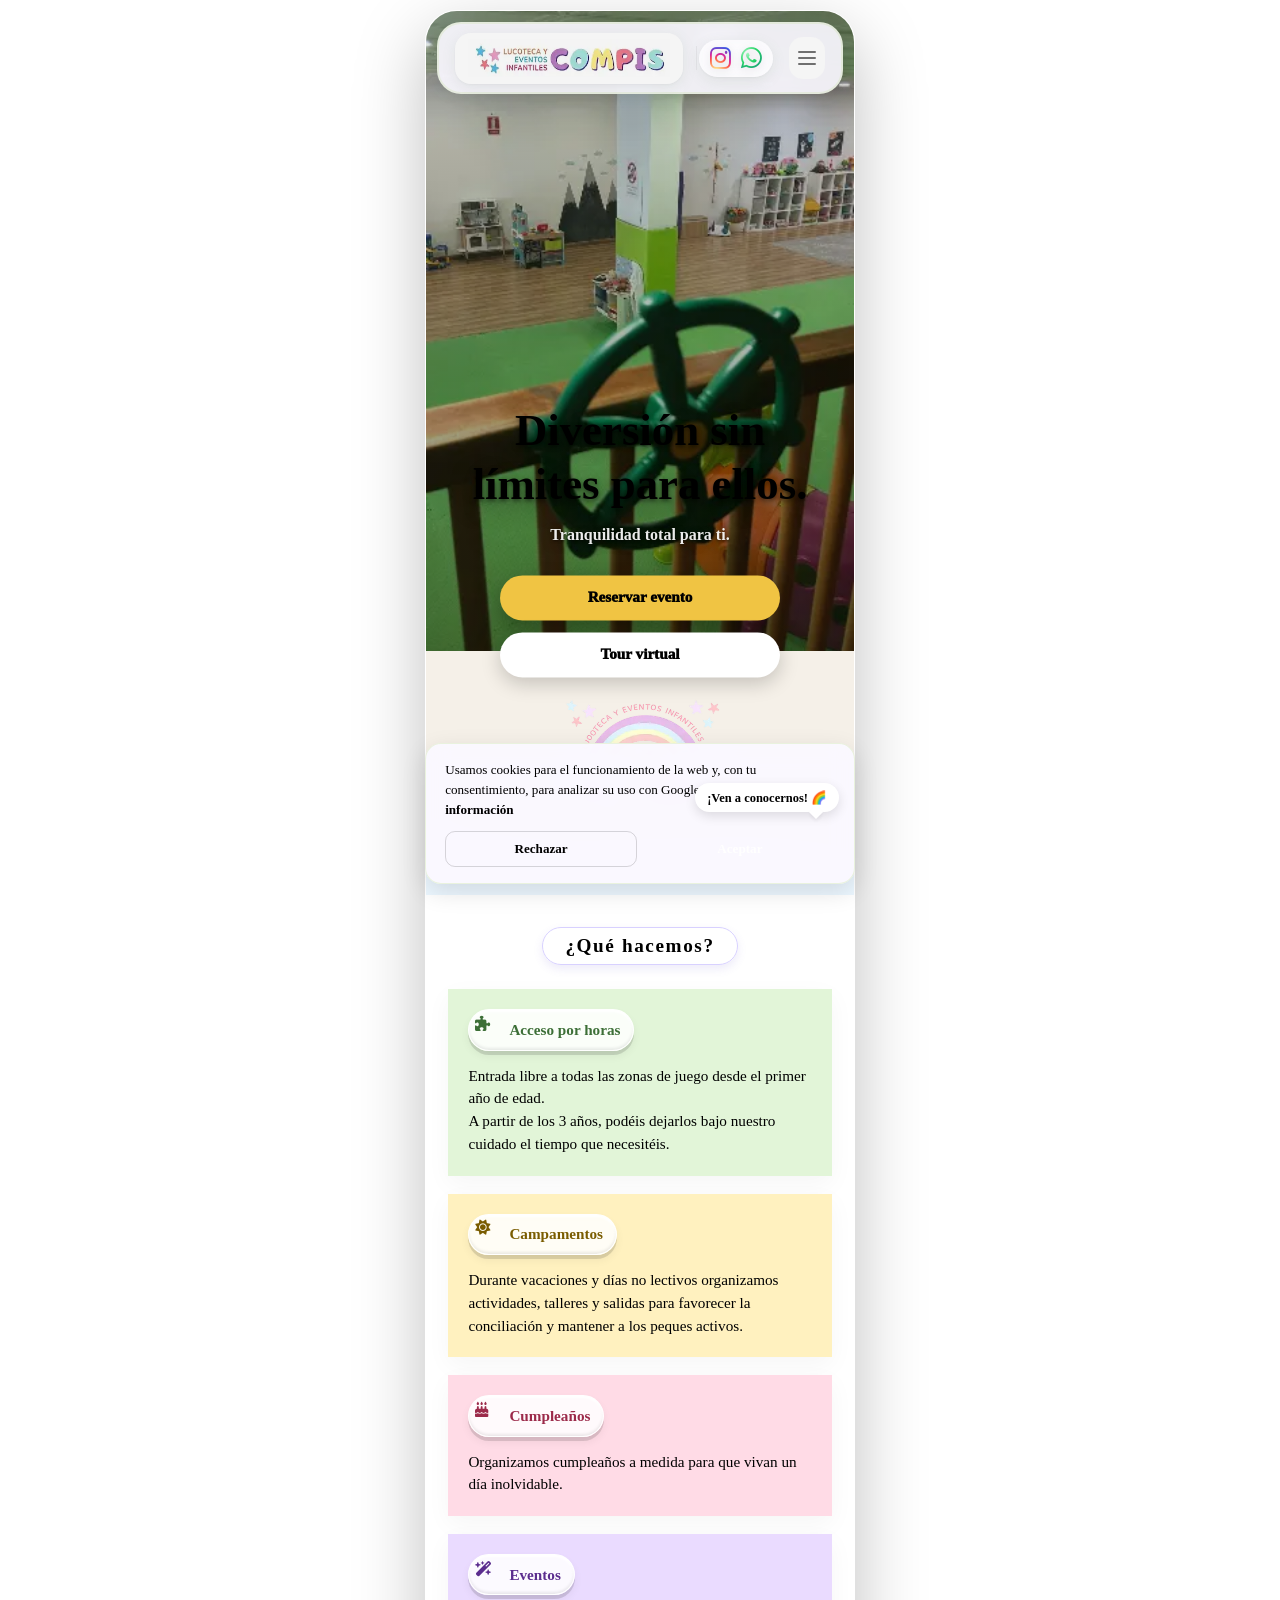
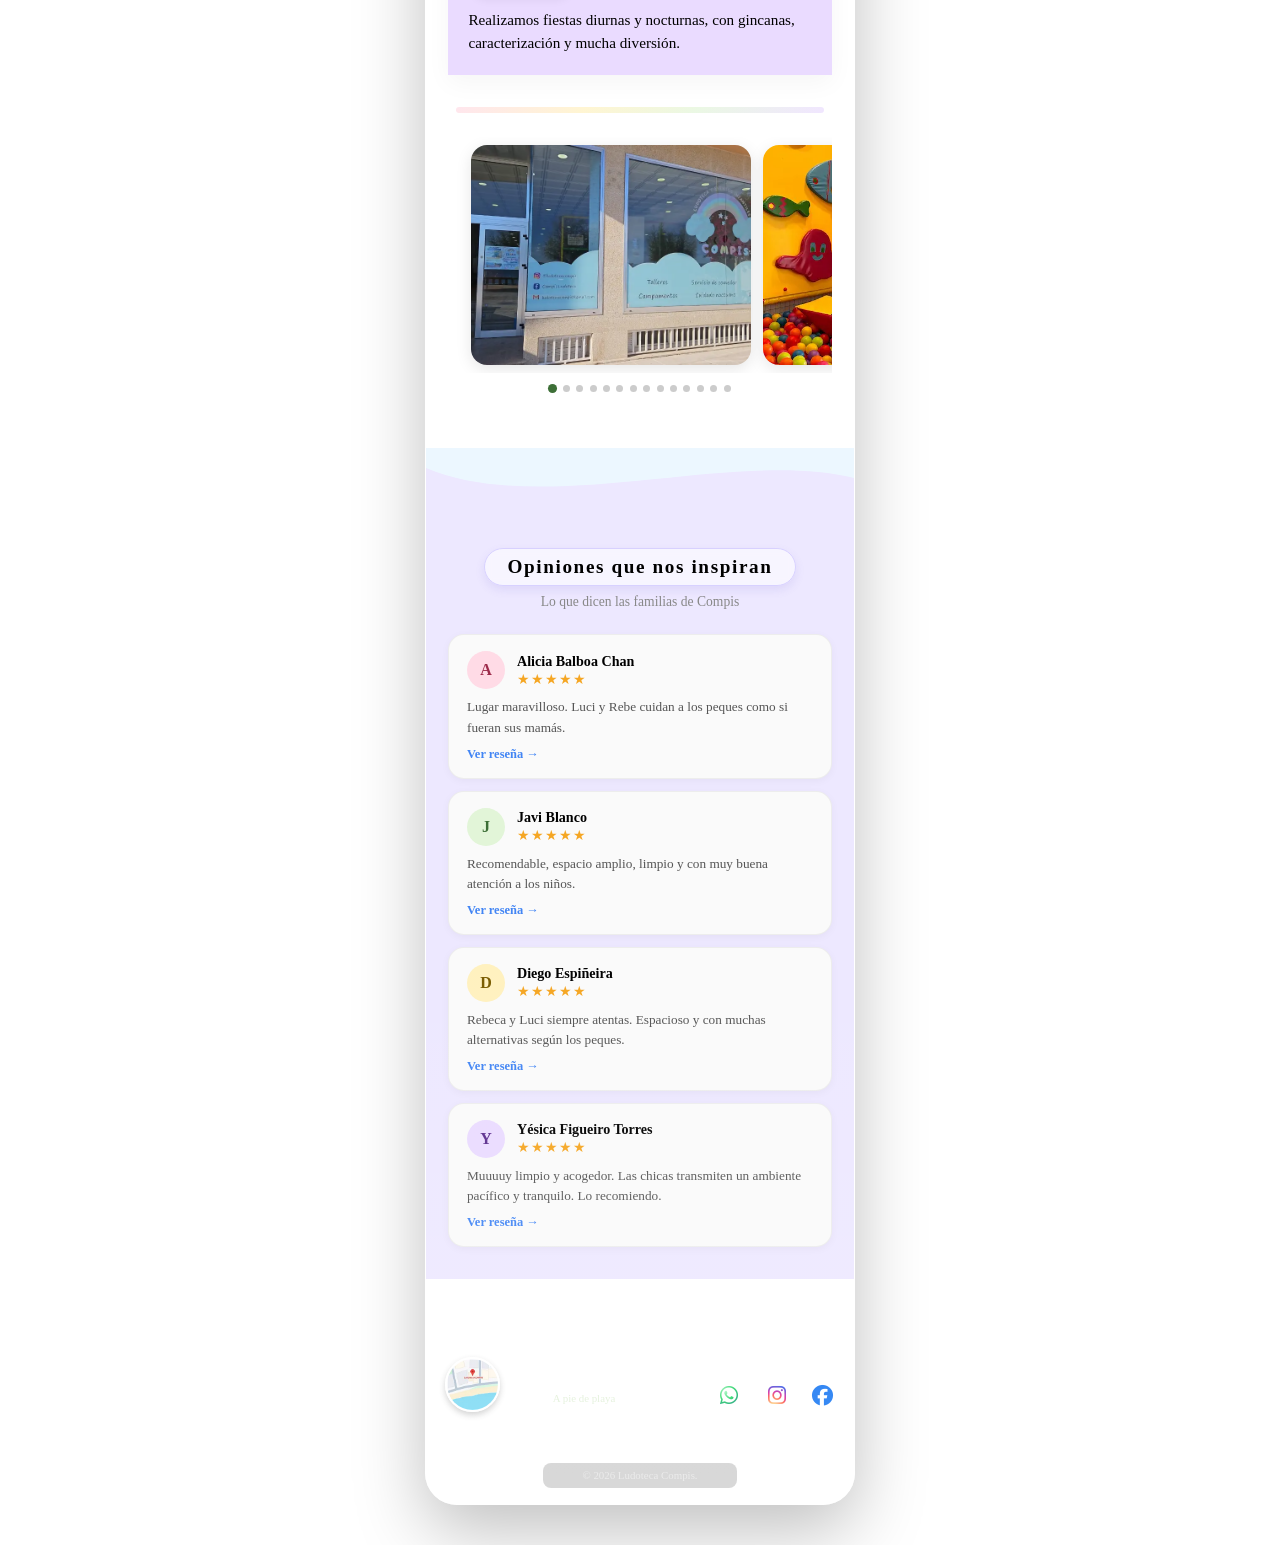
==== commit 42e6ee91: "perf: head optimizado en todas las páginas (CSS en paralelo, fuentes e iconos no bloqueantes, precar" ====
--- a/index.html
+++ b/index.html
@@ -129,21 +129,12 @@
                 </a>
 
                 <div class="navbar__socials-wrapper">
-
-                    <a href="https://www.instagram.com/ludotecacompis/?hl=es" 
-                    class="navbar__socials"
-                    target="_blank"
-                    rel="noopener noreferrer">
+                    <a href="https://www.instagram.com/ludotecacompis/?hl=es" class="navbar__socials" target="_blank" rel="noopener noreferrer" aria-label="Instagram">
                         <i class="fa-brands fa-instagram"></i>
                     </a>
-
-                    <a href="https://wa.me/34613293273" 
-                    class="navbar__socials" 
-                    target="_blank" 
-                    rel="noopener noreferrer">
+                    <a href="https://wa.me/34613293273" class="navbar__socials" target="_blank" rel="noopener noreferrer" aria-label="WhatsApp">
                         <i class="fa-brands fa-whatsapp"></i>
                     </a>
-                
                 </div>
 
                 <button class="navbar__toggle" aria-label="Abrir menú" aria-controls="mobile-drawer" aria-expanded="false" type="button">
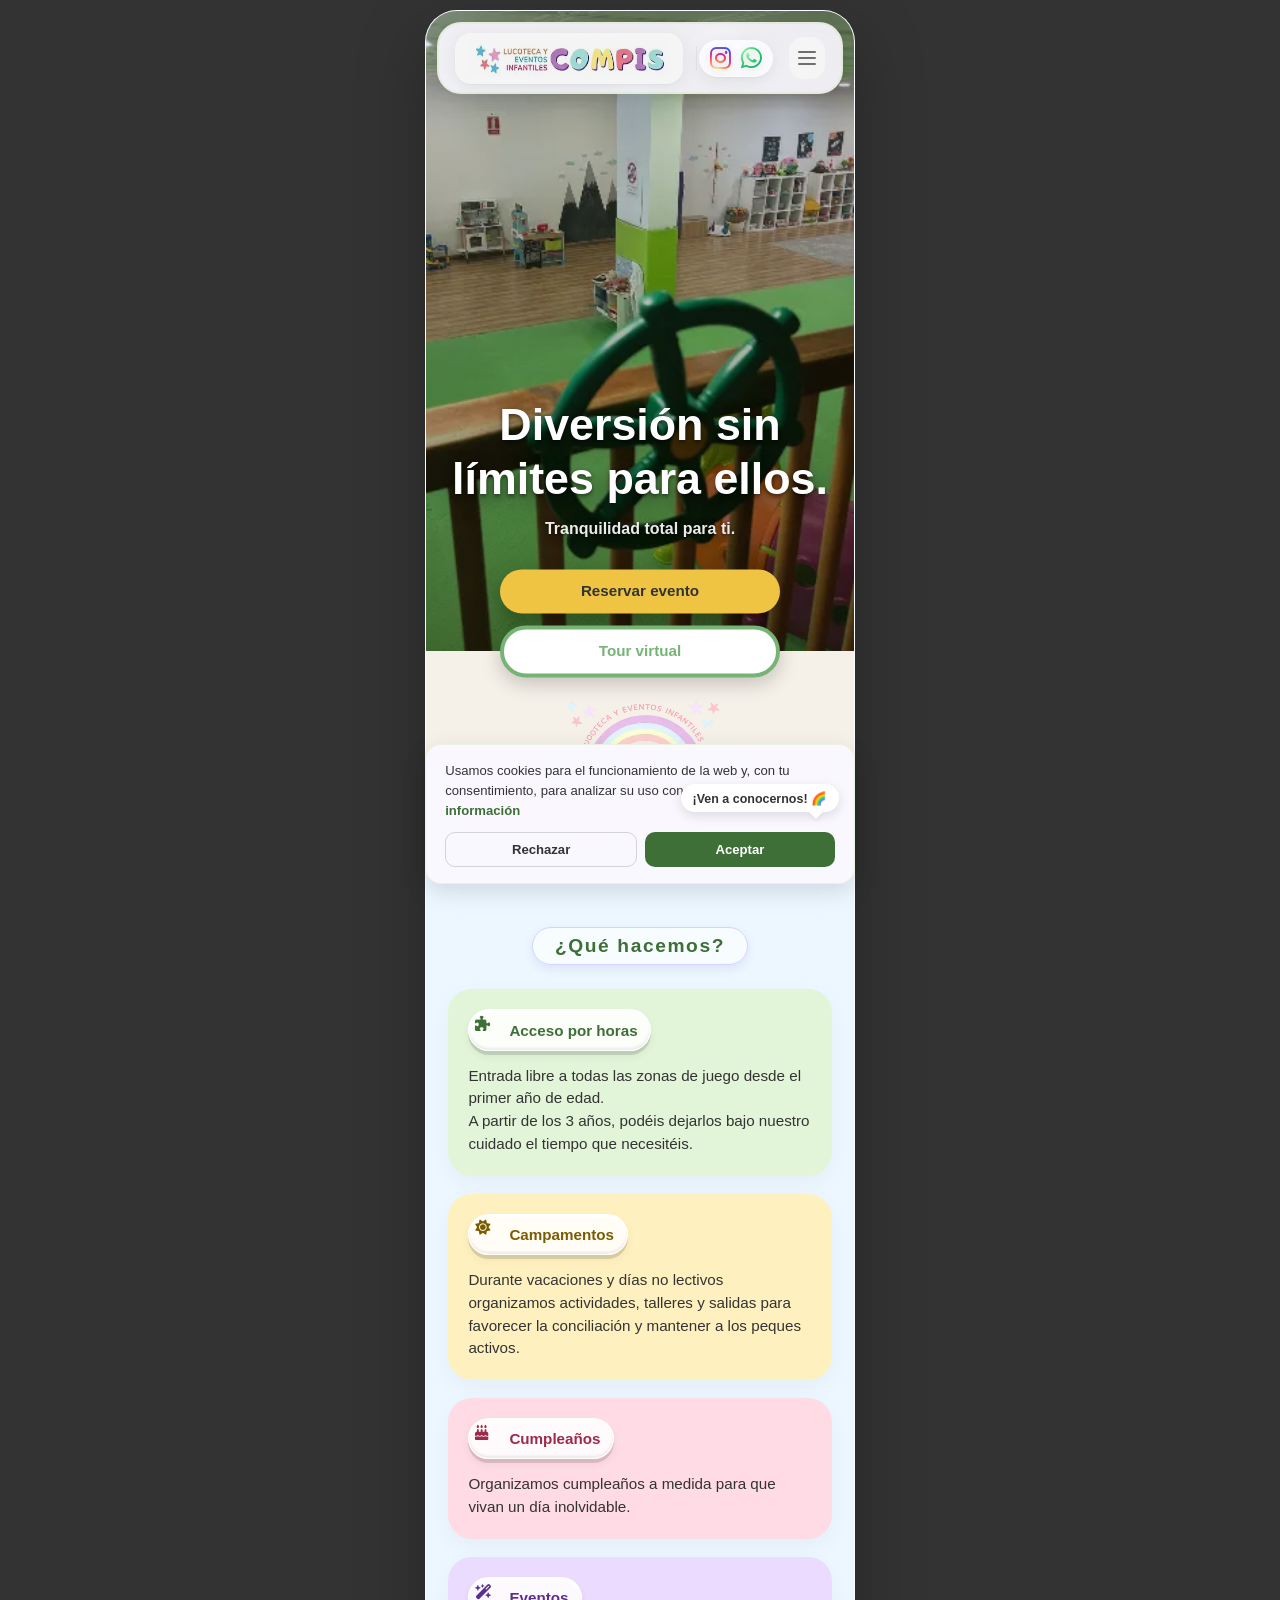
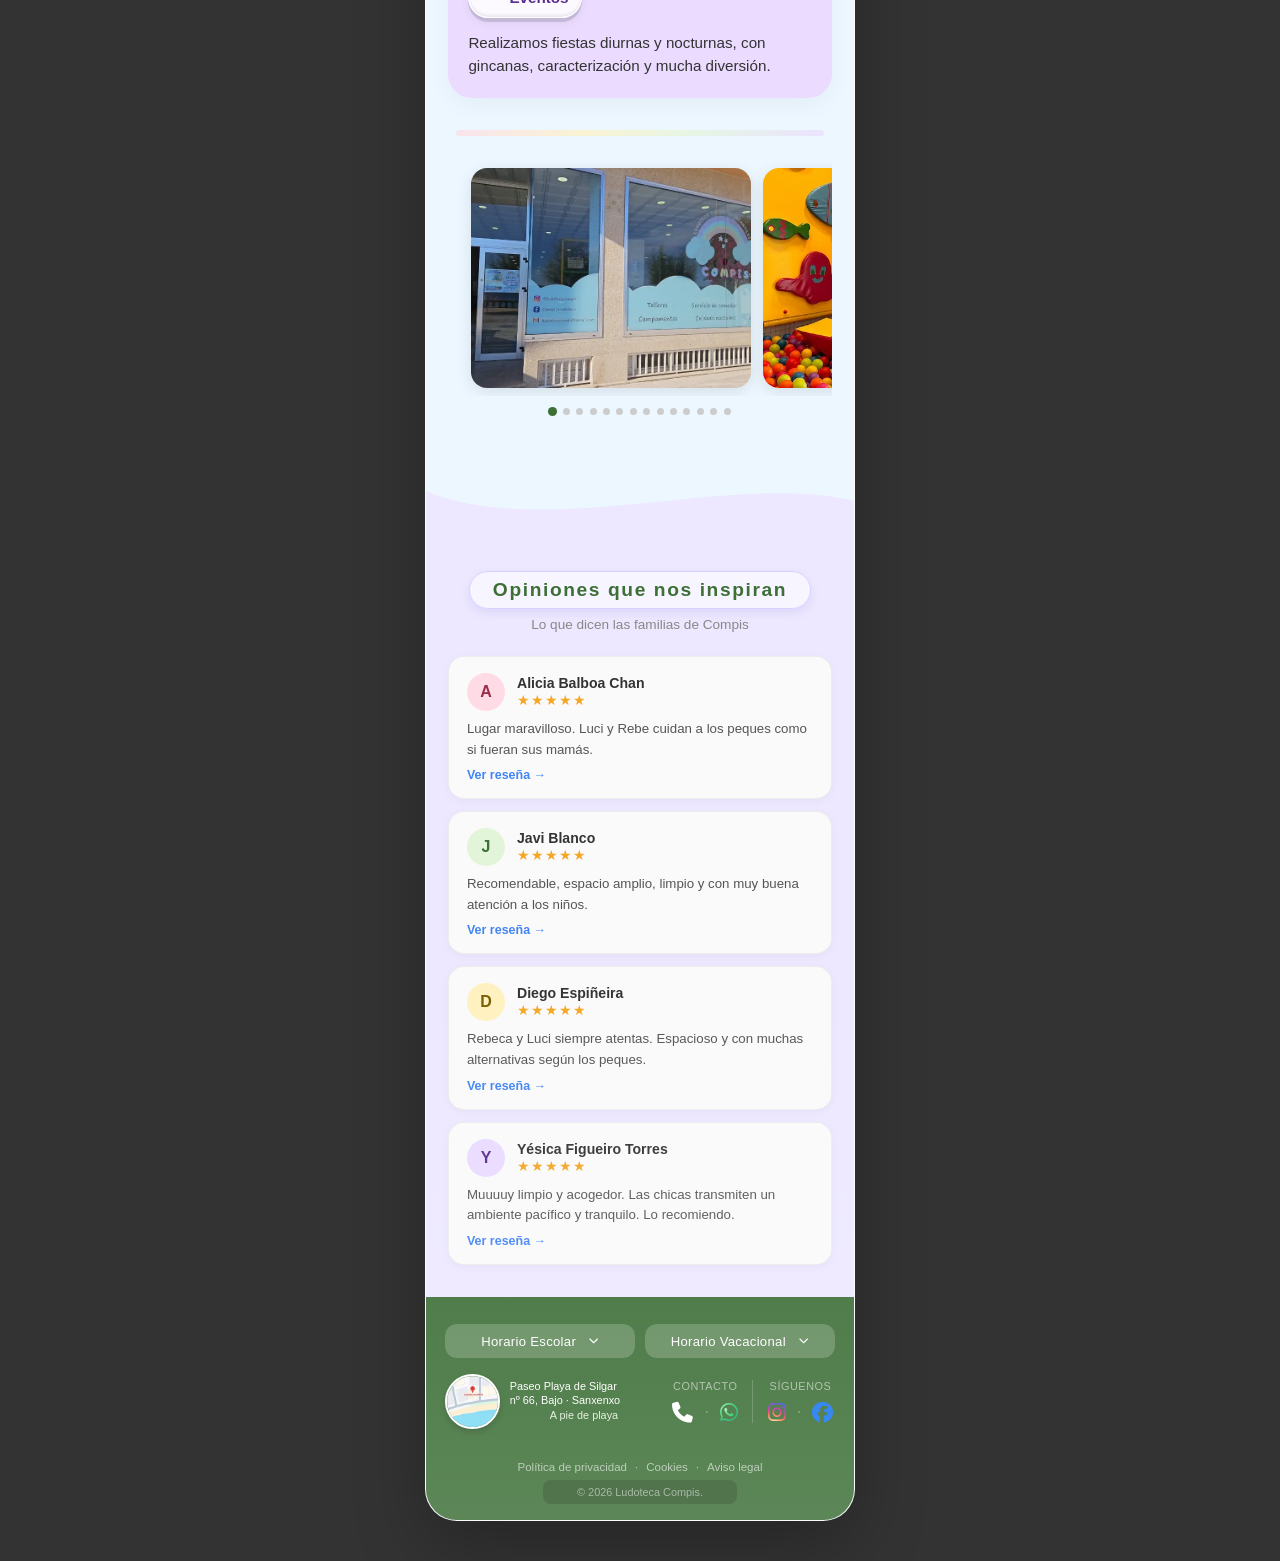
==== commit af201d85: "perf: sustituir Google Fonts por fuentes locales" ====
--- a/index.html
+++ b/index.html
@@ -5,6 +5,10 @@
     <meta name="viewport" content="width=device-width, initial-scale=1.0"/>
      <!-- LCP: imagen de fondo del hero -->
     <link rel="preload" as="image" href="./assets/images/hero/index1.webp" fetchpriority="high">
+
+    <!-- Fuentes propias -->
+    <link rel="preload" href="./assets/fonts/nunito-400.woff2" as="font" type="font/woff2" crossorigin>
+    <link rel="preload" href="./assets/fonts/nunito-700.woff2" as="font" type="font/woff2" crossorigin>
 
     <!-- CSS propio (mismo orden que los @import) -->
     <link rel="stylesheet" href="./css/assistant.css">
@@ -19,9 +23,6 @@
     <link rel="icon" href="/favicon.ico" sizes="32x32">
     <link rel="apple-touch-icon" href="/apple-touch-icon.png">
     <link rel="canonical" href="https://www.ludotecacompis.com/">
-    <link rel="preconnect" href="https://fonts.googleapis.com">
-    <link rel="preconnect" href="https://fonts.gstatic.com" crossorigin>
-    <link rel="stylesheet" href="https://fonts.googleapis.com/css2?family=Chewy&family=Nunito:wght@400;500;600;700;800&display=swap">
     <link rel="stylesheet" href="https://cdnjs.cloudflare.com/ajax/libs/font-awesome/6.5.1/css/all.min.css">
 
     <title>Ludoteca Infantil en Sanxenxo · Ludoteca Compis</title>
--- a/css/assistant.css
+++ b/css/assistant.css
@@ -52,7 +52,7 @@
     background: var(--green-dark, #3D6F37);
     color: #fff;
     padding: .75rem 1rem;
-    font-family: var(--font-title);
+    font-family: var(--font-base);
     font-size: .88rem;
     text-align: center;
     letter-spacing: .5px;
@@ -119,7 +119,7 @@
     border: none;
     padding: .55rem 1.2rem;
     font-size: .82rem;
-    font-weight: 600;
+    font-weight: 700;
     border-radius: 10px;
     cursor: pointer;
     align-self: flex-end;
@@ -163,7 +163,7 @@
     color: var(--text-dark);
     font-family: var(--font-base);
     font-size: .78rem;
-    font-weight: 600;
+    font-weight: 700;
     padding: .4rem .75rem;
     border-radius: 20px;
     box-shadow: 0 4px 12px rgba(0,0,0,.12);
--- a/css/variables.css
+++ b/css/variables.css
@@ -0,0 +1,59 @@
+/* Chewy */
+@font-face {
+  font-family: 'Chewy';
+  font-style: normal;
+  font-weight: 400;
+  font-display: swap;
+  src: url('../assets/fonts/chewy-400.woff2') format('woff2');
+}
+
+/* Nunito */
+@font-face {
+  font-family: 'Nunito';
+  font-style: normal;
+  font-weight: 400;
+  font-display: swap;
+  src: url('../assets/fonts/nunito-400.woff2') format('woff2');
+}
+
+@font-face {
+  font-family: 'Nunito';
+  font-style: normal;
+  font-weight: 700;
+  font-display: swap;
+  src: url('../assets/fonts/nunito-700.woff2') format('woff2');
+}
+
+:root {
+  background: var(--text-dark);
+  font-family: var(--font-base);
+
+  --green-primary: #76b475;
+  --green-dark: #3D6F37;
+
+  --lightblue: #ecf7ff;
+
+  --yellow-primary: #F5C84C;
+
+  --background: #F4FAFD;
+
+  --text-dark: #333333;
+  --text-light: #FFFFFF;
+
+  --font-base: 'Nunito', sans-serif;
+  --font-accent: 'Chewy', cursive;
+
+  --shadow-card: 0 8px 25px rgba(0,0,0,.08);
+
+  --radius-card: 24px;
+
+  --container-width: 1200px;
+
+  --mobile-width: 390px;
+
+  --section-padding: 4rem;
+
+  --card-radius: 24px;
+
+  --navbar-height: 92px;
+}
--- a/css/navbar.css
+++ b/css/navbar.css
@@ -25,7 +25,7 @@
     display: inline-block;
     font-family: 'Nunito', sans-serif;
     font-size: 1rem;
-    font-weight: 800;
+    font-weight: 700;
     letter-spacing: 0.3px;
     color: var(--text-yellow);
     text-align: center;
--- a/css/hero.css
+++ b/css/hero.css
@@ -57,7 +57,7 @@
     text-align: center;
 
     font-family: var(--font-base);
-    font-weight: 800;
+    font-weight: 700;
     font-size: 2.4rem;
     line-height: 1.2;
 
@@ -72,8 +72,8 @@
     width: 100%;
     text-align: center;
 
-    font-family: var(--font-body);
-    font-weight: 600;
+    font-family: var(--font-base);
+    font-weight: 700;
     font-size: 1rem;
 
     color: rgba(255,255,255,.92);
@@ -112,7 +112,7 @@
     border-radius:999px;
 
     font-family:var(--font-base);
-    font-weight:1000;
+    font-weight: 700;
     font-size:.95rem;
     text-decoration:none;
     white-space:nowrap;
@@ -134,7 +134,7 @@
     background: #ffffff;
     border:4px solid var(--green-primary);
     color:var(--green-primary);
-    font-weight:1000;
+    font-weight: 700;
     box-shadow: 0 6px 20px rgba(0,0,0,.2);
 }
 
--- a/css/services.css
+++ b/css/services.css
@@ -15,7 +15,7 @@
 }
 
 .services__title {
-    font-family: var(--font-title);
+    font-family: var(--font-base);
     text-align: center;
     font-size: 1.2rem;
     font-weight: 700;
@@ -78,7 +78,7 @@
   border-radius: 999px;
   background: rgba(255, 255, 255, 0.85);
   backdrop-filter: blur(4px);
-  font-family: var(--font-title);
+  font-family: var(--font-base);
   font-weight: 700;
   font-size: .95rem;
   white-space: nowrap;
--- a/css/reviews.css
+++ b/css/reviews.css
@@ -10,7 +10,7 @@
 }
 
 .reviews__title {
-    font-family: var(--font-title);
+    font-family: var(--font-base);
     text-align: center;
     font-size: 1.2rem;
     font-weight:700;
@@ -73,7 +73,7 @@
     display: flex;
     align-items: center;
     justify-content: center;
-    font-family: var(--font-title);
+    font-family: var(--font-base);
     font-size: 1rem;
     font-weight: 700;
     flex-shrink: 0;
@@ -106,7 +106,7 @@
     font-size: .78rem;
     color: #4285F4;
     text-decoration: none;
-    font-weight: 600;
+    font-weight: 700;
     align-self: flex-start;
 }
 
--- a/css/footer.css
+++ b/css/footer.css
@@ -102,7 +102,7 @@
 
 .footer-compis__street {
     margin: 0;
-    font-weight: 600;
+    font-weight: 400;
     color: #fff;
     white-space: nowrap;
     overflow: hidden;
@@ -120,7 +120,7 @@
 
 .footer-compis__city span {
     color: #E2F0D9;
-    font-weight: 500;
+    font-weight: 400;
 }
 
 .footer-compis__hours-item {
@@ -138,7 +138,7 @@
     justify-content: center; /* antes: space-between */
     gap: .5rem;
     color: #fff;
-    font-family: var(--font-title);
+    font-family: var(--font-base);
     font-size: .82rem;
     letter-spacing: .3px;
     cursor: pointer;
@@ -152,7 +152,7 @@
 
 .footer-compis__hours-toggle::before {
     font-family: "Font Awesome 6 Free";
-    font-weight: 900;
+    font-weight: 700;
     /*content: "\f017";*/
     font-size: .85rem;
     opacity: .8;
--- a/css/main.css
+++ b/css/main.css
@@ -0,0 +1,200 @@
+body{
+  margin: 0;
+  padding: 0;
+  font-family: var(--font-base);
+  min-height: 100vh;
+  overflow-x: hidden;
+}
+
+.app-shell {
+  min-height: 100vh;
+  display: flex;
+  justify-content: center;
+  align-items: flex-start;
+  padding: 10px 16px 40px;
+  box-sizing: border-box;
+}
+
+.app-device {
+  width: min(100%, 430px);
+  min-height: min(100vh - 48px, 920px);
+  background: var(--background);
+  border-radius: 32px;
+  box-shadow: 0 25px 70px rgba(0, 0, 0, 0.25);
+  overflow: hidden;
+  position: relative;
+  border: 1px solid rgba(255,255,255,0.65);
+}
+
+.app-device > *:not(.whatsapp-float):not(.back-to-top):not(.wa-tooltip):not(.cookie-banner):not(.wa-chatbox) {
+  width: 100%;
+}
+
+.app-device::before {
+  content: "";
+  position: absolute;
+  inset: 0;
+  pointer-events: none;
+  background: linear-gradient(180deg, rgba(255,255,255,0.2), transparent 18%, transparent 82%, rgba(255,255,255,0.16));
+}
+
+.cookie-banner {
+    position: fixed;
+    bottom: 1rem;
+    left: 50%;
+    transform: translateX(-50%);
+    width: min(calc(100vw - 2rem), 430px);
+    max-width: 100%;
+    background: rgba(250,248,255,.96);
+    backdrop-filter: blur(12px);
+    border-radius: 16px;
+    padding: 1rem 1.2rem;
+    box-shadow: 0 8px 24px rgba(0,0,0,.12);
+    border: 1px solid rgba(167,214,93,.2);
+    z-index: 999;
+    display: flex;
+    flex-direction: column;
+    gap: .75rem;
+    transition: opacity .3s ease, transform .3s ease;
+}
+
+.cookie-banner.hidden {
+    opacity: 0;
+    transform: translateY(20px);
+    pointer-events: none;
+}
+
+.cookie-banner__text {
+    font-family: var(--font-base);
+    font-size: .82rem;
+    color: var(--text-dark);
+    margin: 0;
+    line-height: 1.5;
+}
+
+.cookie-banner__text a {
+    color: var(--green-dark);
+    font-weight: 700;
+    text-decoration: none;
+}
+
+.cookie-banner__actions {
+    display: flex;
+    gap: .5rem;
+}
+
+.cookie-banner__btn {
+    flex: 1;
+    padding: .55rem;
+    border-radius: 10px;
+    border: none;
+    font-family: var(--font-base);
+    font-size: .82rem;
+    font-weight: 700;
+    cursor: pointer;
+}
+
+.cookie-banner__btn--accept {
+    background: var(--green-dark);
+    color: #fff;
+}
+
+.cookie-banner__btn--reject {
+    background: transparent;
+    color: var(--text-dark);
+    border: 1px solid rgba(0,0,0,.15);
+}
+
+.wave-divider {
+    display: block;
+    width: 100%;
+    overflow: hidden;
+    line-height: 0;
+    margin: 0;
+    padding: 0;
+}
+
+.wave-divider svg {
+    display: block;
+    width: 100%;
+    height: 60px;
+}
+
+.wave--brand-to-services {
+    background: #f5f0e8;
+}
+
+.wave--services-to-reviews {
+    background: #ecf7ff;
+}
+
+.back-to-top {
+    position: fixed;
+    bottom: 48px;
+    left: calc((100vw - min(calc(100vw - 32px), 430px)) / 2 + 20px);
+    width: 44px;
+    height: 44px;
+    border-radius: 50%;
+    background: var(--green-dark);
+    color: #fff;
+    border: none;
+    display: flex;
+    align-items: center;
+    justify-content: center;
+    font-size: 1.1rem;
+    box-shadow: 0 4px 12px rgba(0, 0, 0, 0.2);
+    cursor: pointer;
+    opacity: 0;
+    visibility: hidden;
+    transform: translateY(10px);
+    transition: opacity .25s ease, transform .25s ease, visibility .25s;
+    z-index: 900;
+}
+
+.back-to-top.is-visible {
+    opacity: 1;
+    visibility: visible;
+    transform: translateY(0);
+}
+
+.back-to-top:active {
+    transform: scale(0.94);
+}
+
+/* En móviles, eliminar el marco centrado y los bordes redondeados
+     — el diseño con device/frame se aplicará solo en tablet/desktop */
+@media (max-width: 767px) {
+    .app-shell {
+        align-items: stretch;
+        padding: 0;
+    }
+
+    .app-device {
+        width: 100%;
+        min-height: auto;
+        border-radius: 0;
+        box-shadow: none;
+        border: none;
+        background: var(--background);
+        position: static;
+    }
+
+    .app-device > *:not(.whatsapp-float):not(.back-to-top):not(.wa-tooltip):not(.cookie-banner):not(.wa-chatbox) {
+        width: 100%;
+    }
+
+    .app-device::before {
+        display: none;
+    }
+
+    .back-to-top {
+        left: 20px;
+    }
+
+    .site-header {
+        left: 0;
+        right: 0;
+        max-width: 100%;
+        margin: 0;
+    }
+}
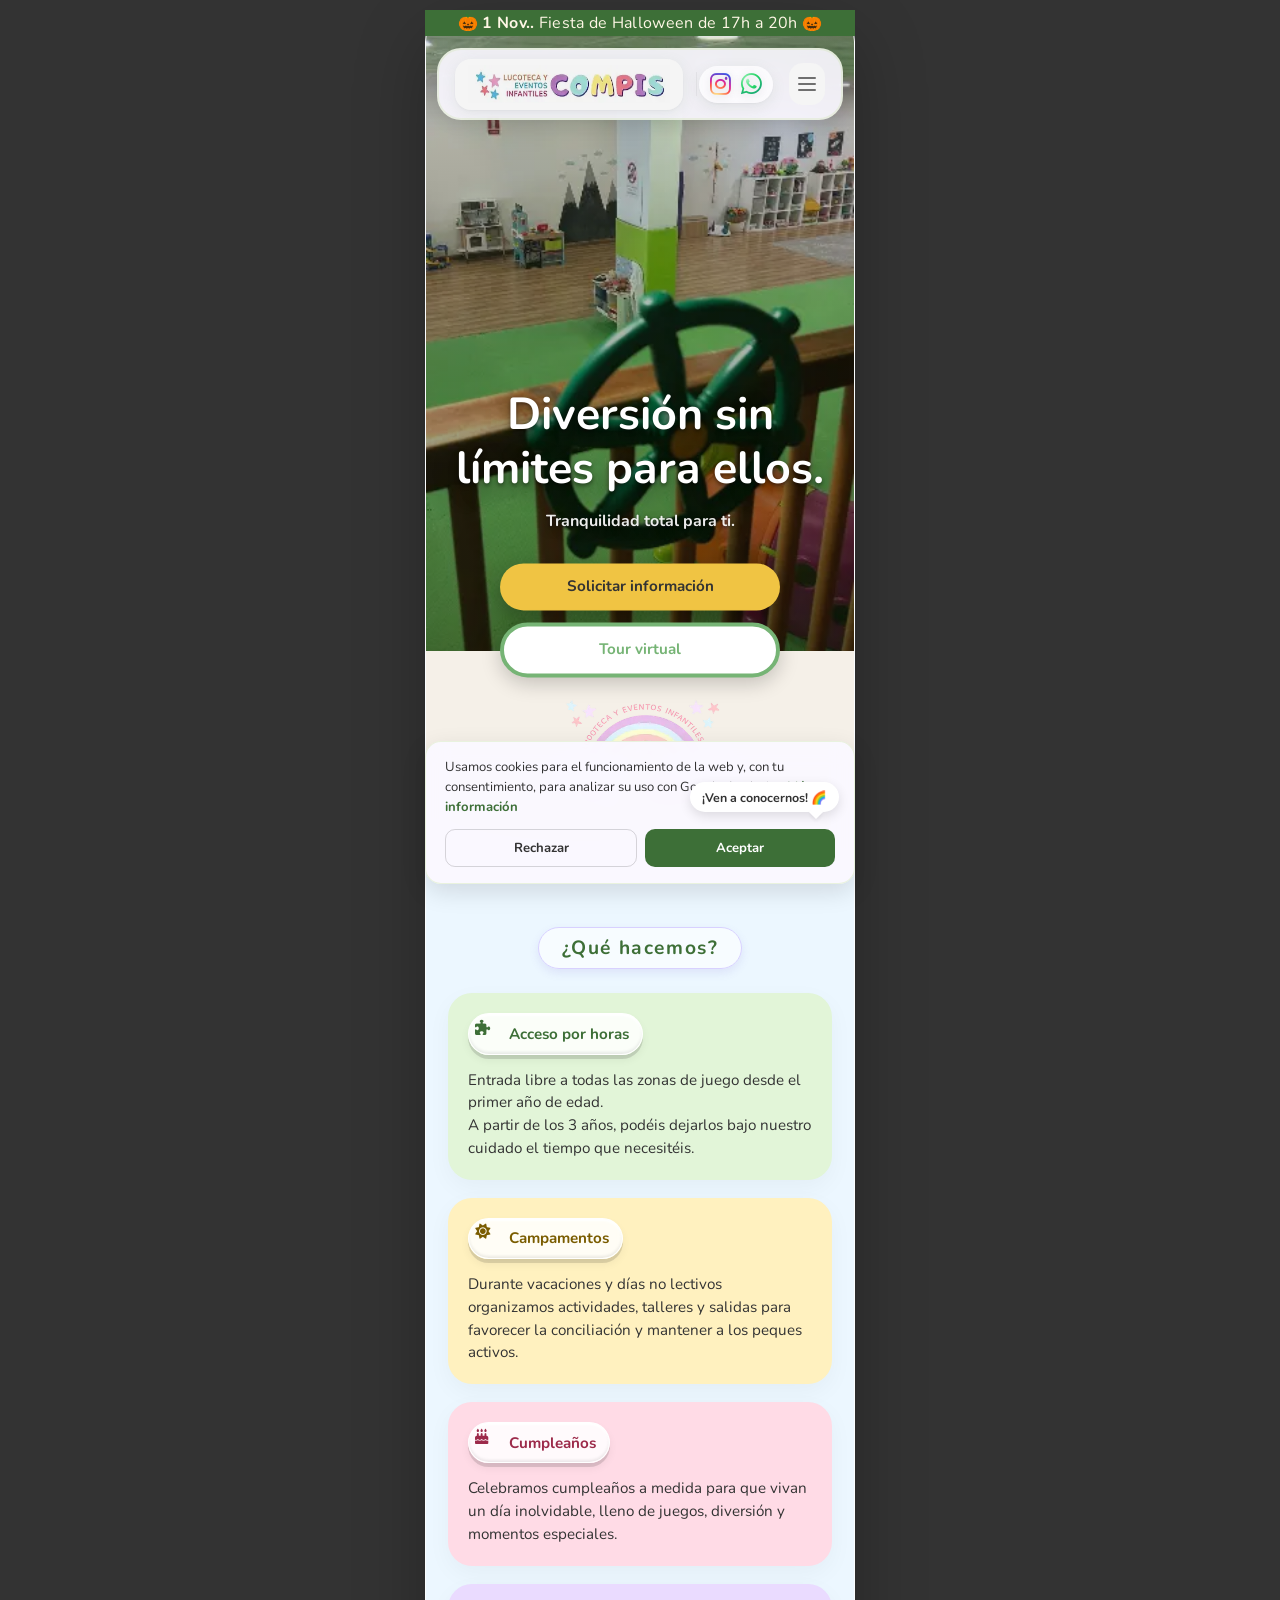
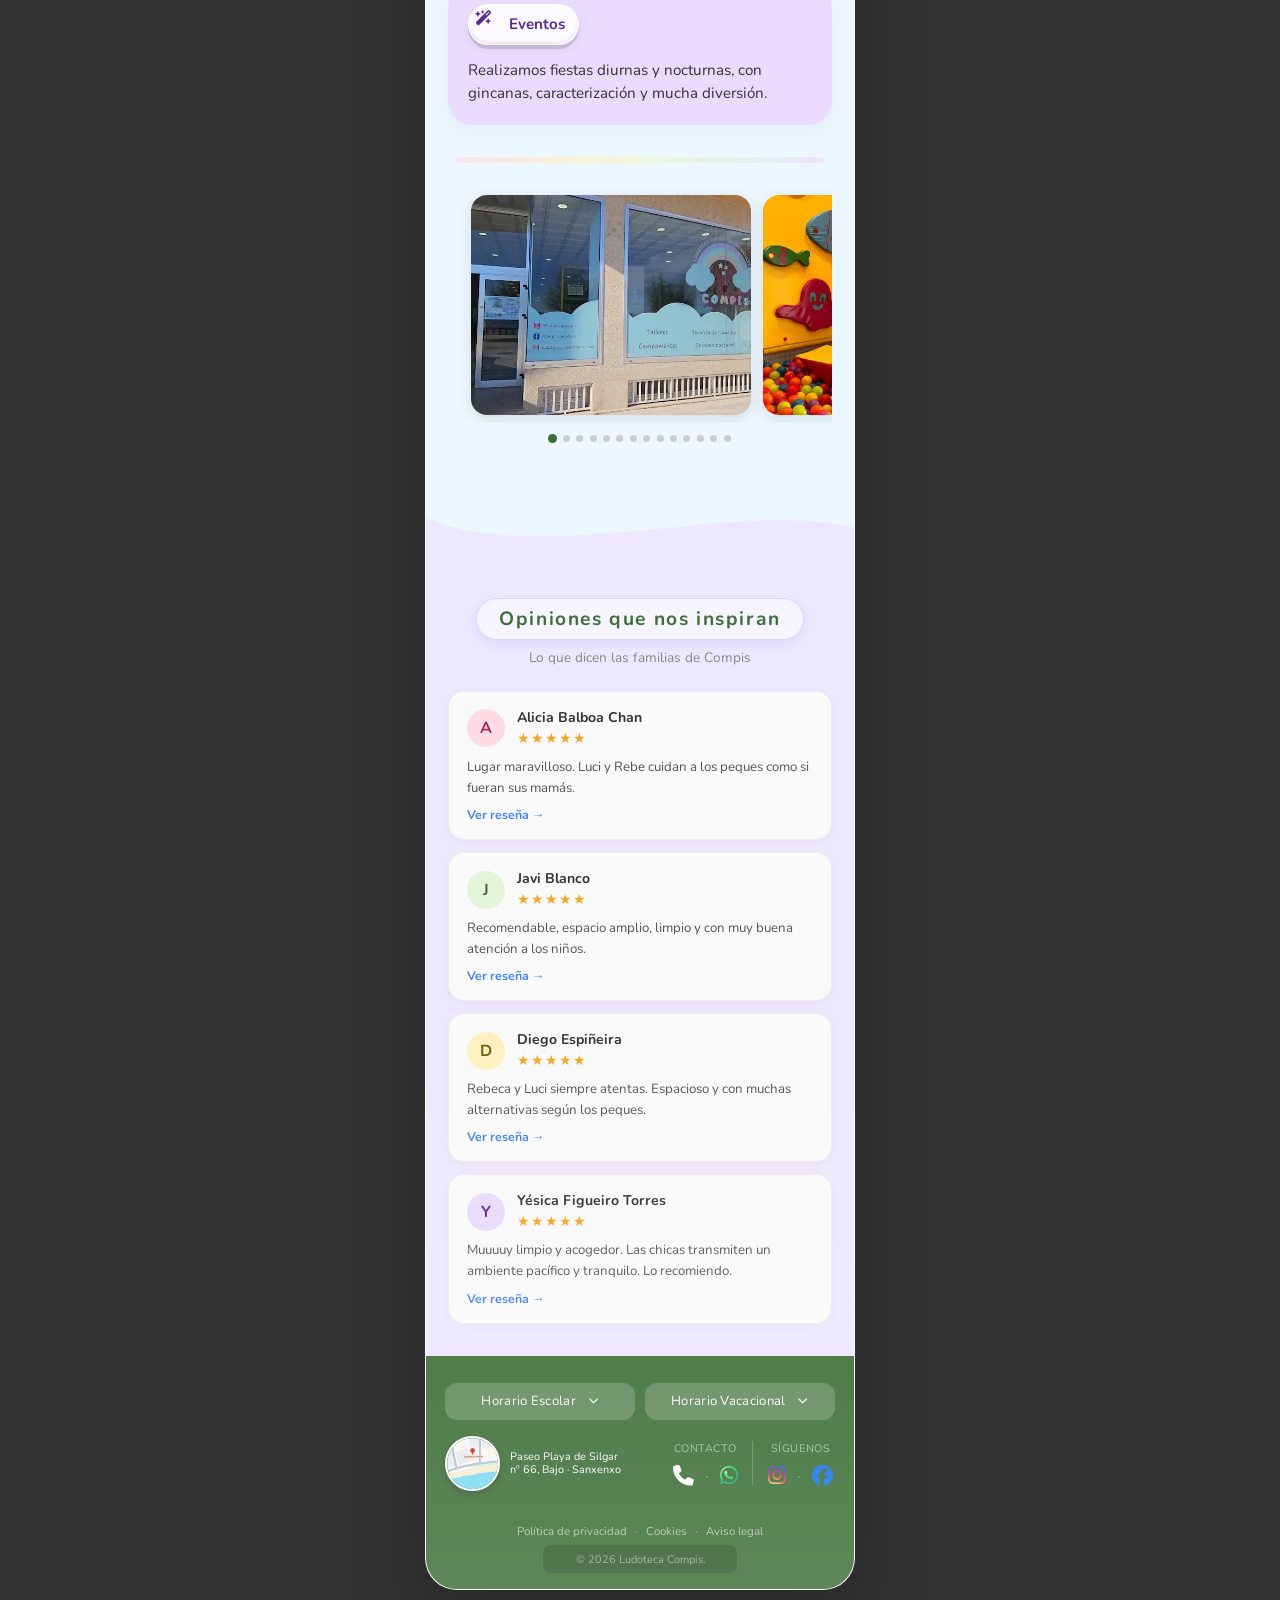
==== commit 0c49325f: "Ajustes de UI en tarifas, heros, menú y barra de anuncio" ====
--- a/index.html
+++ b/index.html
@@ -23,7 +23,11 @@
     <link rel="icon" href="/favicon.ico" sizes="32x32">
     <link rel="apple-touch-icon" href="/apple-touch-icon.png">
     <link rel="canonical" href="https://www.ludotecacompis.com/">
-    <link rel="stylesheet" href="https://cdnjs.cloudflare.com/ajax/libs/font-awesome/6.5.1/css/all.min.css">
+    <link rel="preconnect" href="https://cdnjs.cloudflare.com" crossorigin>
+
+    <!-- Font Awesome: no bloqueante -->
+    <link rel="preload" as="style" href="https://cdnjs.cloudflare.com/ajax/libs/font-awesome/6.5.1/css/all.min.css" onload="this.onload=null;this.rel='stylesheet'">
+    <noscript><link rel="stylesheet" href="https://cdnjs.cloudflare.com/ajax/libs/font-awesome/6.5.1/css/all.min.css"></noscript>
 
     <title>Ludoteca Infantil en Sanxenxo · Ludoteca Compis</title>
 
@@ -117,10 +121,10 @@
 
     </div>
 
-    <div class="site-header">
-        <!-- <div class="announcement-bar">
-            <a href=""></a>
-        </div> -->
+        <div class="site-header">
+            <div class="announcement-bar">
+                <a href=""><span class="announcement-bar__icon">🎃</span> 1 Nov.. <span style="font-weight: 400;">Fiesta de Halloween de 17h a 20h </span><span class="announcement-bar__icon">🎃</span></a>
+            </div>
         <nav class="navbar">
             
             <div class="navbar__actions">
@@ -149,6 +153,14 @@
             <div class="navbar__overlay"></div>
                 <div class="navbar__drawer" id="mobile-drawer">
                     <ul class="drawer__menu">
+                        <li class="item-index" style="display:none;visibility:hidden">
+                            <a href="/pages/index.html" class="drawer__card">
+                                <span class="drawer__icon"><i class="fa-solid fa-rainbow"></i></span>
+                                <span class="drawer__label">Inicio</span>
+                                <span class="drawer__arrow"><i class="fa-solid fa-angle-right"></i></span>
+                            </a>
+                        </li>
+
                         <li class="item-campamentos">
                             <a href="/pages/campamentos.html" class="drawer__card">
                                 <span class="drawer__icon"><i class="fa-solid fa-campground"></i></span>
@@ -209,7 +221,7 @@
             </h1>
             <p class="hero-subtitle">Tranquilidad total para ti.</p>
             <div class="hero-actions">
-                <a href="#" class="hero-btn hero-btn--primary">Reservar evento</a>
+                <a href="https://wa.me/34613293273?text=Hola%2C%20me%20gustar%C3%ADa%20solicitar%20una%20informaci%C3%B3n%20en%20Compis" target="_blank" class="hero-btn hero-btn--primary" target="_blank" rel="noopener noreferrer">Solicitar información</a>
                 <a href="#" class="hero-btn hero-btn--outline" id="tourVirtualBtn">Tour virtual</a>
             </div>
             <div class="tour-modal" id="tourModal">
@@ -269,7 +281,7 @@
                         </div>
                     </a>
                     <div class="service-card__body">
-                        <p class="service-card__text">Organizamos cumpleaños a medida para que vivan un día inolvidable.</p>
+                        <p class="service-card__text">Celebramos cumpleaños a medida para que vivan un día inolvidable, lleno de juegos, diversión y momentos especiales.</p>
                     </div>
                 </article>
 
@@ -416,7 +428,7 @@
                         </div>
                         <div class="footer-compis__hours-row">
                             <span>Miércoles</span>
-                            <span>Cerrado</span>
+                            <span>Cerrado · <small class="horario__variable">Variable</small></span>
                         </div>
                     </div>
                 </div>
@@ -458,7 +470,6 @@
                     <div class="footer-compis__address">
                         <p class="footer-compis__street">Paseo Playa de Silgar</p>
                         <p class="footer-compis__street">nº 66, Bajo · Sanxenxo</p>
-                        <p class="footer-compis__city"><span>A pie de playa</span></p>
                     </div>
                 </div>
 
--- a/css/navbar.css
+++ b/css/navbar.css
@@ -13,12 +13,14 @@
     max-width: 430px;
     margin: 0 auto;
     background: var(--green-dark);
-    color: #FFF0D2;
+    color: #C2410C;
     text-align: center;
     font-weight: 700;
-    font-size: .80rem;
-    padding: 2px 16px;
+    font-size: .55rem;
+    padding: 2px 8px;
     box-sizing: border-box;
+    overflow: hidden;
+    container-type: inline-size;
 }
 
 .announcement-bar a {
@@ -27,16 +29,20 @@
     font-size: 1rem;
     font-weight: 700;
     letter-spacing: 0.3px;
-    color: var(--text-yellow);
-    text-align: center;
+    color: #FFF7E6;
     text-decoration: none;
-    text-shadow: none;
-    animation: announcement-pulse 2.5s ease-in-out infinite;
-}
-
-@keyframes announcement-pulse {
-    0%, 100% { transform: scale(1); }
-    50% { transform: scale(1.06); }
+}
+
+.announcement-bar__icon {
+    display: inline-block;
+    animation: announcement-wiggle 2.5s ease-in-out infinite;
+}
+
+@keyframes announcement-wiggle {
+    0%, 60%, 100% { transform: rotate(0); }
+    70% { transform: rotate(-12deg); }
+    80% { transform: rotate(10deg); }
+    90% { transform: rotate(-6deg); }
 }
 
 .navbar{
@@ -303,9 +309,10 @@
     font-size:.75rem;
 }
 
+.item-index .drawer__icon{ background:#CFF3EE; }
 .item-campamentos .drawer__icon{ background:#fff1bf; }
 .item-cumpleanios .drawer__icon{ background:#ffdbe6; }
-.item-fiestas .drawer__icon{ background:#eadbff; }
+.item-fiestas .drawer__icon{ background:#FFD6A5; }
 .item-excursiones .drawer__icon{ background:#dff1ff; }
 .item-jugar .drawer__icon{ background:#e2f5d8; }
 .item-nosotras .drawer__icon{ background:#ffe5d6; }
--- a/css/footer.css
+++ b/css/footer.css
@@ -44,6 +44,11 @@
 
 .footer-compis__hours-panel.is-open {
     max-height: 300px;
+}
+
+.horario__variable {
+    font-weight: bold;
+    color: #FFB347;
 }
 
 /* Fila 2: ubicación | contacto */
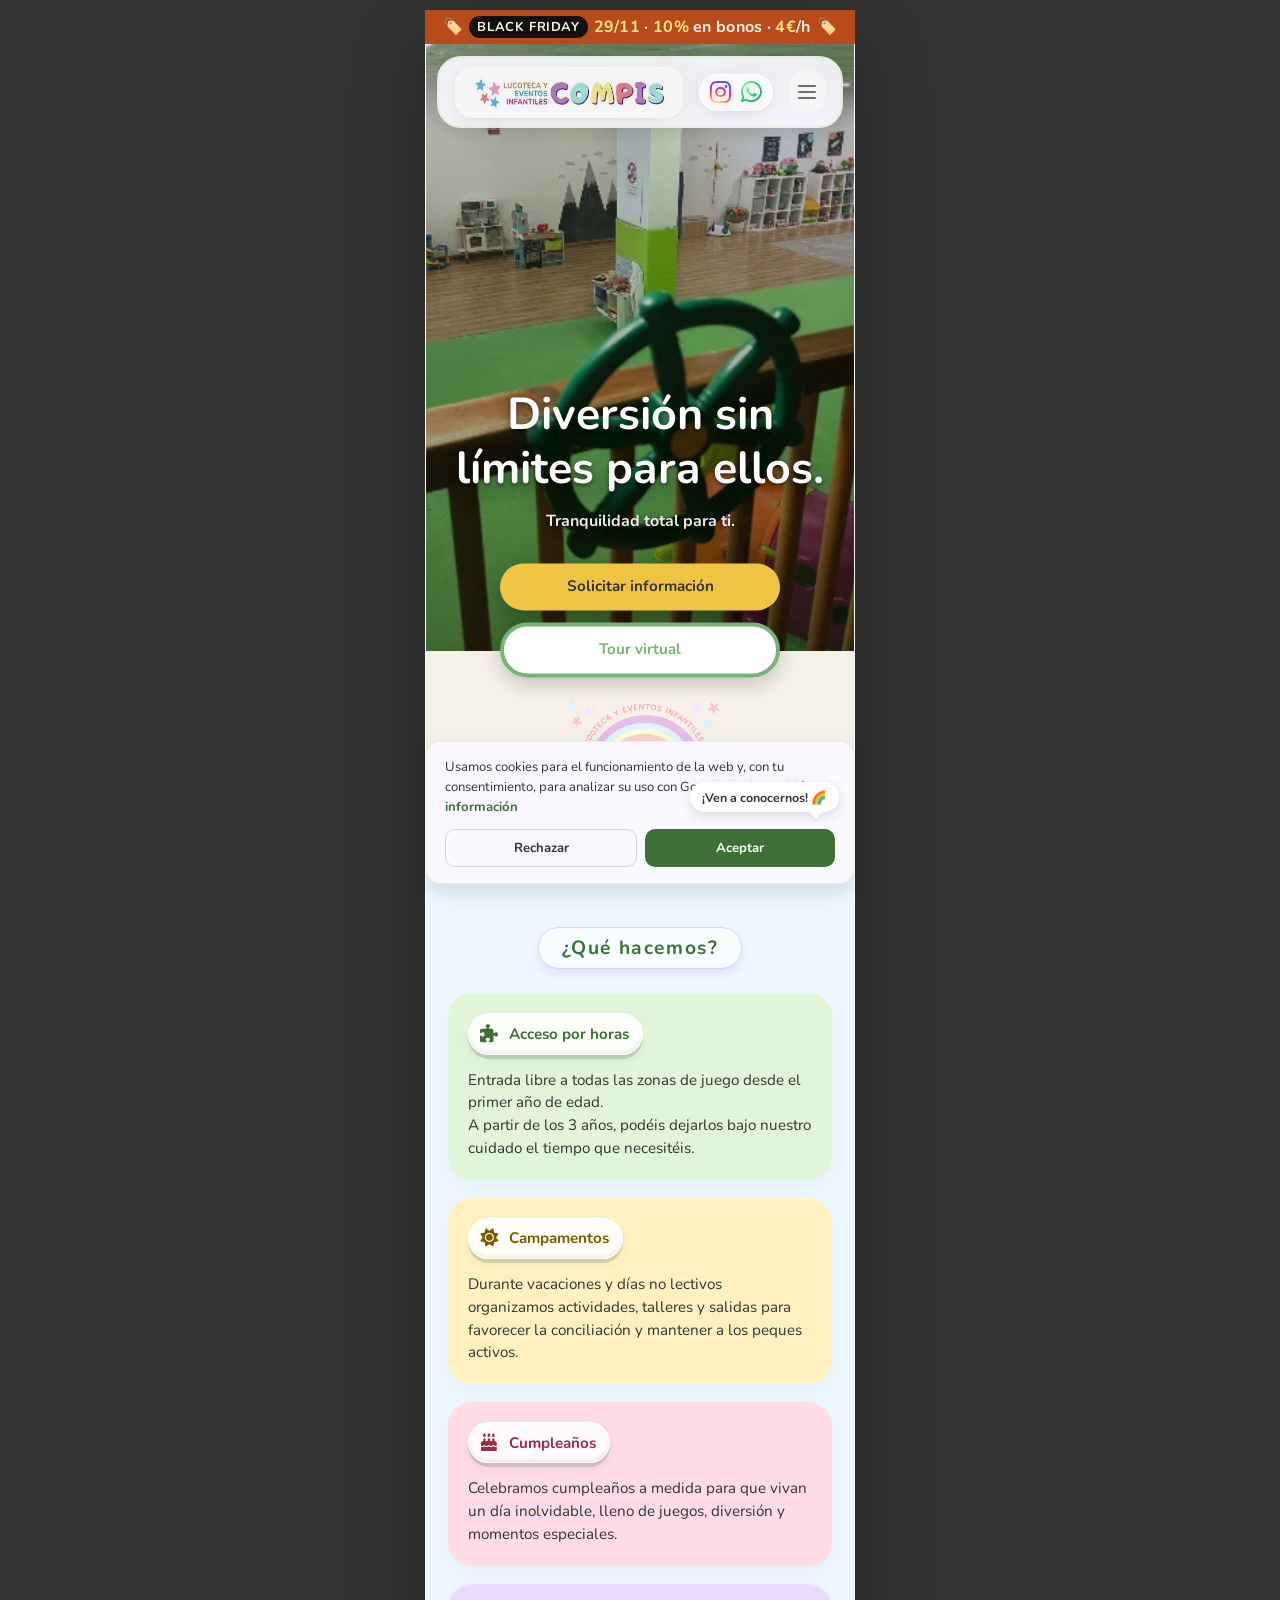
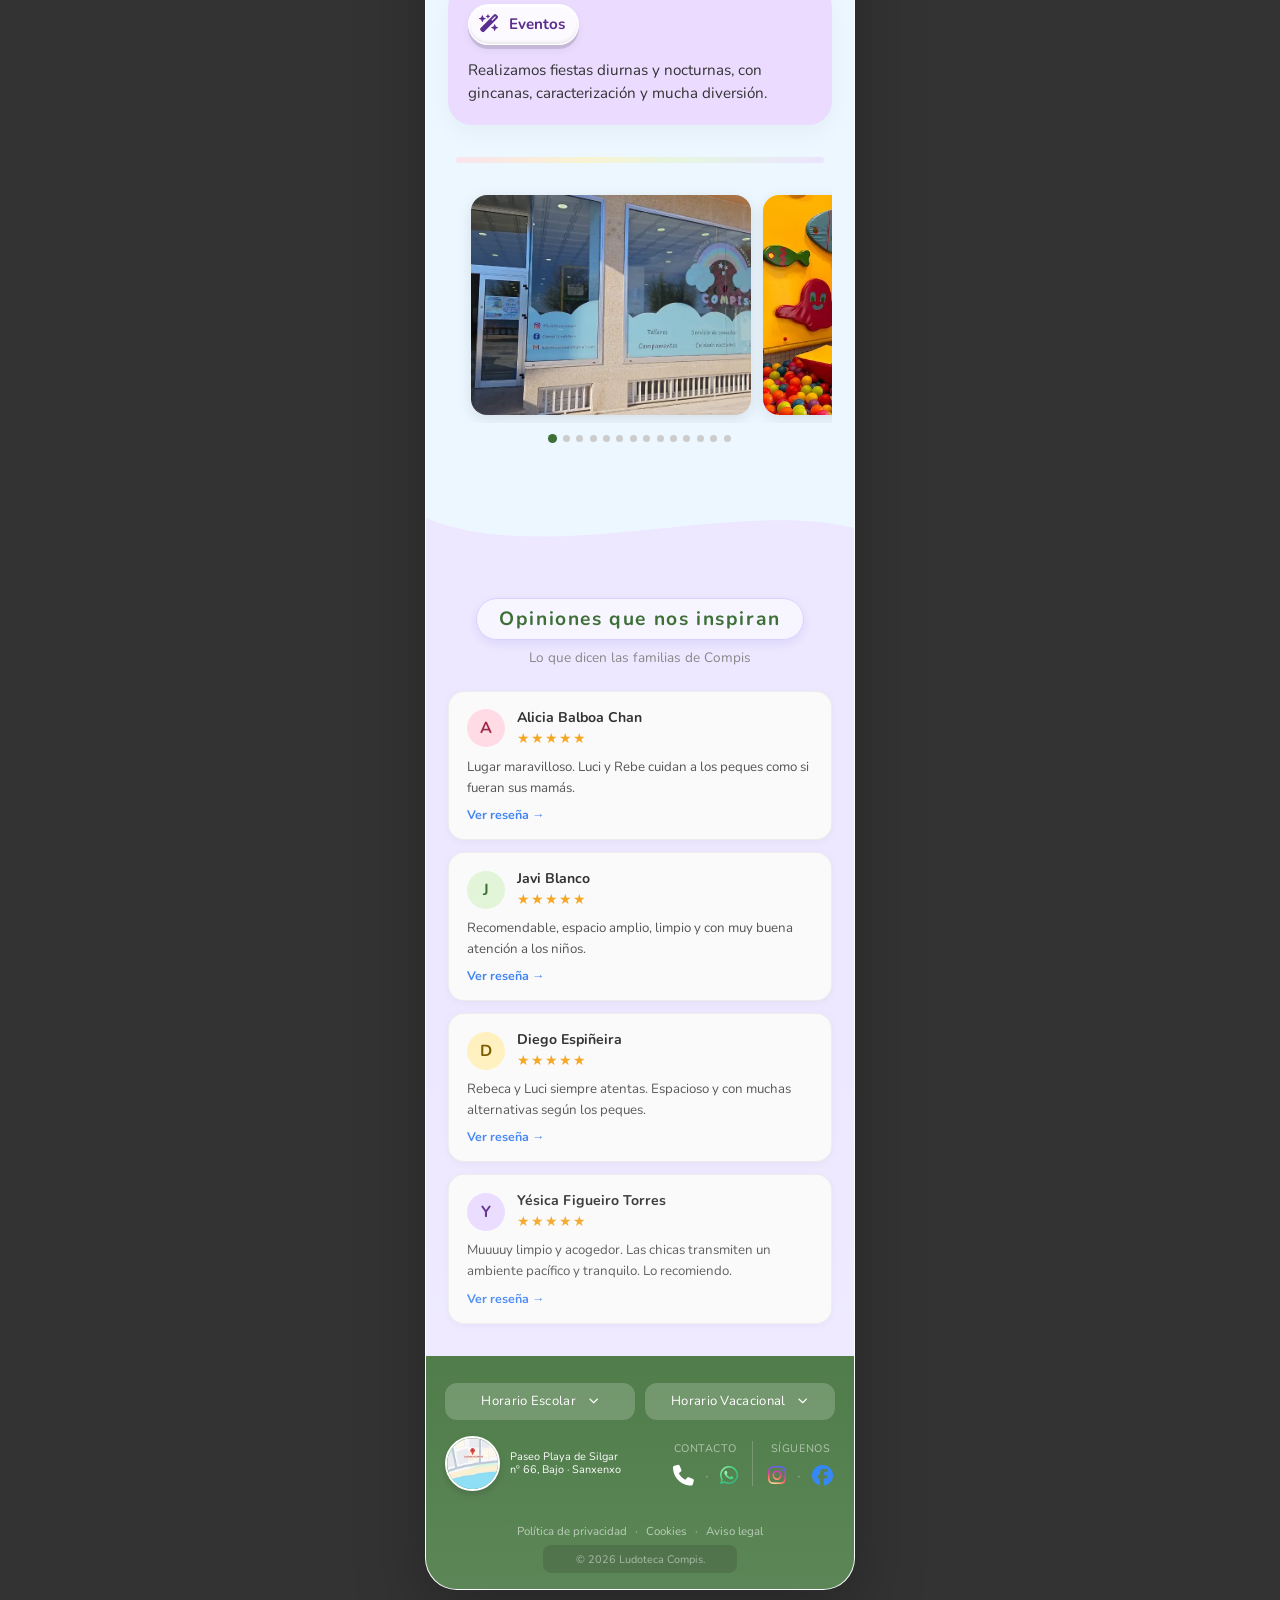
==== commit ab876b3d: "Barra de anuncio Black Friday" ====
--- a/index.html
+++ b/index.html
@@ -123,7 +123,12 @@
 
         <div class="site-header">
             <div class="announcement-bar">
-                <a href=""><span class="announcement-bar__icon">🎃</span> 1 Nov.. <span style="font-weight: 400;">Fiesta de Halloween de 17h a 20h </span><span class="announcement-bar__icon">🎃</span></a>
+                <a href="acceso-por-horas.html#tarifas" class="announcement-bar__link">
+                    <span class="announcement-bar__icon">🏷️</span>
+                    <span class="announcement-bar__badge">Black Friday</span>
+                    <span class="announcement-bar__text"><strong>29/11</strong> · <strong>10%</strong> en bonos · <strong>4€</strong>/h</span>
+                    <span class="announcement-bar__icon">🏷️</span>
+                </a>
             </div>
         <nav class="navbar">
             
--- a/css/navbar.css
+++ b/css/navbar.css
@@ -12,25 +12,43 @@
     width: 100%;
     max-width: 430px;
     margin: 0 auto;
-    background: var(--green-dark);
-    color: #C2410C;
+    background: #B94A1C;
     text-align: center;
-    font-weight: 700;
-    font-size: .55rem;
-    padding: 2px 8px;
+    padding: 6px 8px;
     box-sizing: border-box;
     overflow: hidden;
     container-type: inline-size;
 }
 
-.announcement-bar a {
-    display: inline-block;
+.announcement-bar__link {
+    display: inline-flex;
+    align-items: center;
+    gap: 6px;
     font-family: 'Nunito', sans-serif;
-    font-size: 1rem;
-    font-weight: 700;
+    font-size: clamp(.8rem, 3.9cqi, 1.1rem);
+    font-weight: 600;
     letter-spacing: 0.3px;
     color: #FFF7E6;
     text-decoration: none;
+    white-space: nowrap;
+}
+
+.announcement-bar__badge {
+    background: #111;
+    color: #FFF7E6;
+    font-weight: 800;
+    text-transform: uppercase;
+    font-size: .8em;
+    letter-spacing: 0.6px;
+    padding: 2px 8px;
+    border-radius: 999px;
+}
+
+.announcement-bar__text strong {
+    display: inline-block;
+    color: #FDE68A;
+    font-weight: 800;
+    animation: announcement-pop 5s ease-in-out infinite;
 }
 
 .announcement-bar__icon {
@@ -43,6 +61,27 @@
     70% { transform: rotate(-12deg); }
     80% { transform: rotate(10deg); }
     90% { transform: rotate(-6deg); }
+}
+
+@keyframes announcement-pop {
+    0%, 80%, 100% {
+        transform: scale(1);
+        text-shadow: none;
+    }
+    86% {
+        transform: scale(1.2);
+        text-shadow: 0 0 8px rgba(253, 230, 138, .8);
+    }
+    92% {
+        transform: scale(.96);
+    }
+}
+
+@media (prefers-reduced-motion: reduce) {
+    .announcement-bar__icon,
+    .announcement-bar__text strong {
+        animation: none;
+    }
 }
 
 .navbar{
--- a/css/services.css
+++ b/css/services.css
@@ -93,6 +93,10 @@
   transition: transform 0.12s ease-out, box-shadow 0.12s ease-out, background-color 0.2s ease;
 }
 
+.service-card__pill span {
+    line-height: 28px;
+}
+
 /* --- ESTADO HOVER (Pasar el ratón) --- */
 .service-card__pill:hover {
   background: rgba(255, 255, 255, 0.95);
@@ -113,11 +117,31 @@
     inset 0 2px 4px rgba(0, 0, 0, 0.12); /* Sombra interna para efecto presionado */
 }
 
-.service-card__icon {
+.service-card__pill .service-card__icon {
+    display: inline-flex;
+    align-items: center;
+    justify-content: center;
     width: 28px;
     height: 28px;
-    object-fit: contain;
-    mix-blend-mode: multiply;
+    flex: 0 0 28px;
+    font-size: 18px;
+    line-height: 1;
+    font-style: normal;
+    background: transparent;
+    border: none;
+    padding: 0;
+    margin: 0;
+    position: static;
+    transform: none;
+}
+
+.service-card__pill .service-card__icon::before {
+    display: block;
+    position: static;
+    width: auto;
+    height: auto;
+    line-height: 1;
+    transform: none;
 }
 
 /* Ya no se usan, pero se ocultan por si el HTML todavía las incluye */
